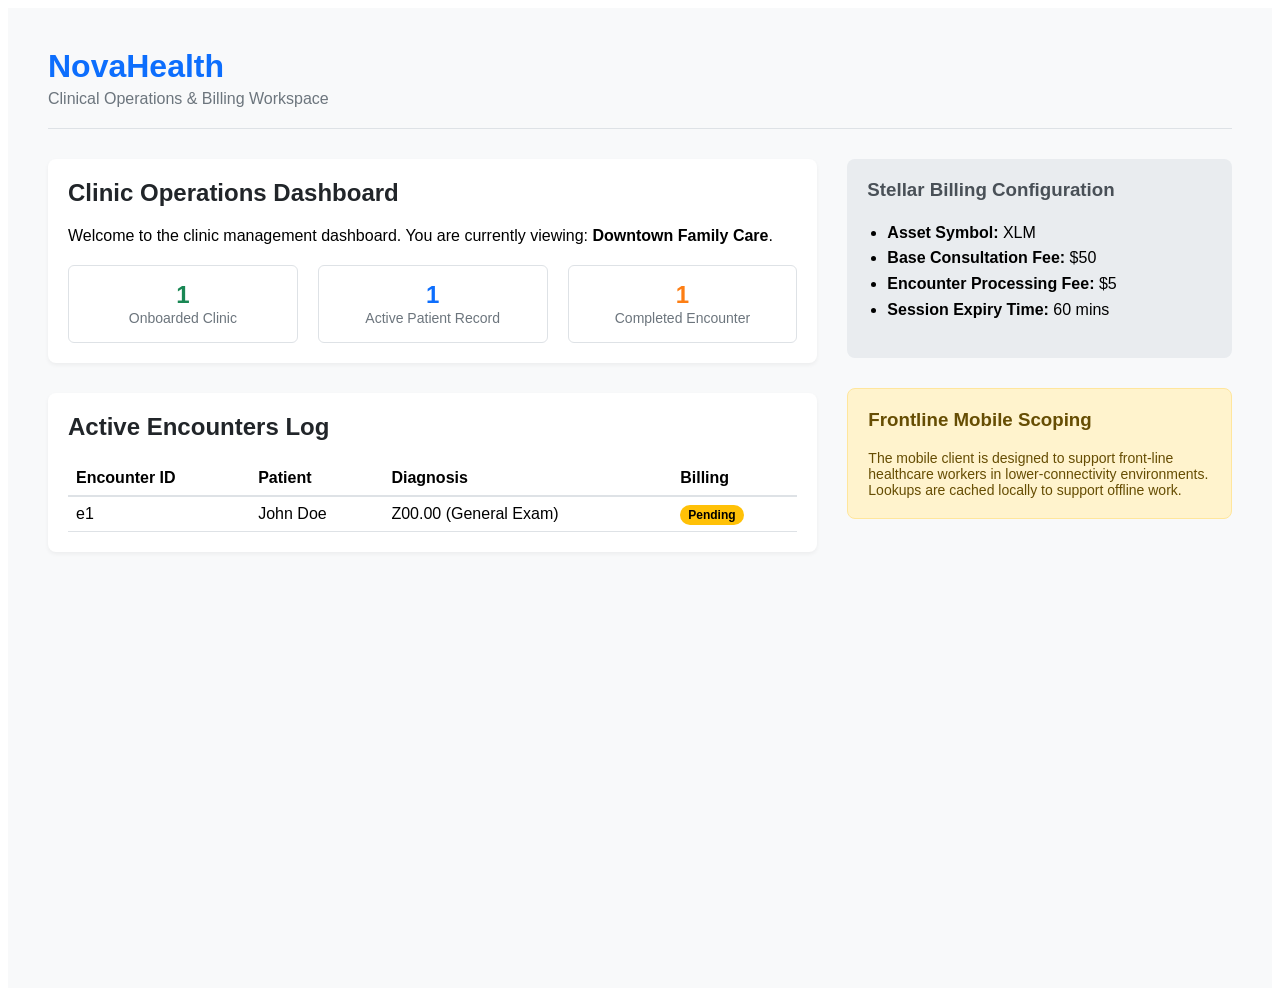
==== index.html @ 73e8d0cb "deploy: 35e1b9fdc1e57badf966c36607a4c0b56998da6b" ====
<!DOCTYPE html><html lang="en"><head><meta charSet="utf-8"/><meta name="viewport" content="width=device-width, initial-scale=1"/><link rel="preload" as="script" fetchPriority="low" href="/_next/static/chunks/webpack-100b9e646d9c912e.js"/><script src="/_next/static/chunks/1dd3208c-82be33c4361f6614.js" async=""></script><script src="/_next/static/chunks/528-1c8b5b004507f46d.js" async=""></script><script src="/_next/static/chunks/main-app-9c3ae48feddb947c.js" async=""></script><title>NovaHealth Admin Portal</title><meta name="description" content="Unified Clinical Operations Platform"/><script src="/_next/static/chunks/polyfills-42372ed130431b0a.js" noModule=""></script></head><body><div style="font-family:sans-serif;padding:40px;background-color:#f8f9fa;min-height:100vh"><header style="border-bottom:1px solid #dee2e6;padding-bottom:20px;margin-bottom:30px"><h1 style="color:#0d6efd;margin:0">NovaHealth</h1><p style="color:#6c757d;margin:5px 0 0 0">Clinical Operations &amp; Billing Workspace</p></header><main style="display:grid;grid-template-columns:2fr 1fr;gap:30px"><div><section style="background-color:#ffffff;padding:20px;border-radius:8px;box-shadow:0 2px 4px rgba(0,0,0,0.05);margin-bottom:30px"><h2 style="color:#212529;margin-top:0">Clinic Operations Dashboard</h2><p>Welcome to the clinic management dashboard. You are currently viewing: <strong>Downtown Family Care</strong>.</p><div style="display:flex;gap:20px;margin-top:20px"><div style="flex:1;border:1px solid #dee2e6;padding:15px;border-radius:6px;text-align:center"><span style="font-size:24px;font-weight:bold;display:block;color:#198754">1</span><span style="color:#6c757d;font-size:14px">Onboarded Clinic</span></div><div style="flex:1;border:1px solid #dee2e6;padding:15px;border-radius:6px;text-align:center"><span style="font-size:24px;font-weight:bold;display:block;color:#0d6efd">1</span><span style="color:#6c757d;font-size:14px">Active Patient Record</span></div><div style="flex:1;border:1px solid #dee2e6;padding:15px;border-radius:6px;text-align:center"><span style="font-size:24px;font-weight:bold;display:block;color:#fd7e14">1</span><span style="color:#6c757d;font-size:14px">Completed Encounter</span></div></div></section><section style="background-color:#ffffff;padding:20px;border-radius:8px;box-shadow:0 2px 4px rgba(0,0,0,0.05)"><h2 style="color:#212529;margin-top:0">Active Encounters Log</h2><table style="width:100%;border-collapse:collapse;margin-top:15px"><thead><tr style="border-bottom:2px solid #dee2e6;text-align:left"><th style="padding:8px">Encounter ID</th><th style="padding:8px">Patient</th><th style="padding:8px">Diagnosis</th><th style="padding:8px">Billing</th></tr></thead><tbody><tr style="border-bottom:1px solid #dee2e6"><td style="padding:8px">e1</td><td style="padding:8px">John Doe</td><td style="padding:8px">Z00.00 (General Exam)</td><td style="padding:8px"><span style="background-color:#ffc107;padding:3px 8px;border-radius:12px;font-size:12px;font-weight:bold">Pending</span></td></tr></tbody></table></section></div><aside><div style="background-color:#e9ecef;padding:20px;border-radius:8px;margin-bottom:30px"><h3 style="margin-top:0;color:#495057">Stellar Billing Configuration</h3><ul style="padding-left:20px;line-height:1.6"><li><strong>Asset Symbol:</strong> <!-- -->XLM</li><li><strong>Base Consultation Fee:</strong> $<!-- -->50</li><li><strong>Encounter Processing Fee:</strong> $<!-- -->5</li><li><strong>Session Expiry Time:</strong> <!-- -->60<!-- --> mins</li></ul></div><div style="background-color:#fff3cd;border:1px solid #ffe69c;padding:20px;border-radius:8px;color:#664d03"><h3 style="margin-top:0">Frontline Mobile Scoping</h3><p style="margin:0;font-size:14px">The mobile client is designed to support front-line healthcare workers in lower-connectivity environments. Lookups are cached locally to support offline work.</p></div></aside></main></div><script src="/_next/static/chunks/webpack-100b9e646d9c912e.js" async=""></script><script>(self.__next_f=self.__next_f||[]).push([0]);self.__next_f.push([2,null])</script><script>self.__next_f.push([1,"1:I[1815,[],\"\"]\n3:I[5092,[],\"\"]\n4:I[2023,[],\"\"]\n6:I[1584,[],\"\"]\n7:[]\n"])</script><script>self.__next_f.push([1,"0:[\"$\",\"$L1\",null,{\"buildId\":\"KZZ2K6KCYVQ75NcT-oIx7\",\"assetPrefix\":\"\",\"urlParts\":[\"\",\"\"],\"initialTree\":[\"\",{\"children\":[\"__PAGE__\",{}]},\"$undefined\",\"$undefined\",true],\"initialSeedData\":[\"\",{\"children\":[\"__PAGE__\",{},[[\"$L2\",[\"$\",\"div\",null,{\"style\":{\"fontFamily\":\"sans-serif\",\"padding\":\"40px\",\"backgroundColor\":\"#f8f9fa\",\"minHeight\":\"100vh\"},\"children\":[[\"$\",\"header\",null,{\"style\":{\"borderBottom\":\"1px solid #dee2e6\",\"paddingBottom\":\"20px\",\"marginBottom\":\"30px\"},\"children\":[[\"$\",\"h1\",null,{\"style\":{\"color\":\"#0d6efd\",\"margin\":\"0\"},\"children\":\"NovaHealth\"}],[\"$\",\"p\",null,{\"style\":{\"color\":\"#6c757d\",\"margin\":\"5px 0 0 0\"},\"children\":\"Clinical Operations \u0026 Billing Workspace\"}]]}],[\"$\",\"main\",null,{\"style\":{\"display\":\"grid\",\"gridTemplateColumns\":\"2fr 1fr\",\"gap\":\"30px\"},\"children\":[[\"$\",\"div\",null,{\"children\":[[\"$\",\"section\",null,{\"style\":{\"backgroundColor\":\"#ffffff\",\"padding\":\"20px\",\"borderRadius\":\"8px\",\"boxShadow\":\"0 2px 4px rgba(0,0,0,0.05)\",\"marginBottom\":\"30px\"},\"children\":[[\"$\",\"h2\",null,{\"style\":{\"color\":\"#212529\",\"marginTop\":\"0\"},\"children\":\"Clinic Operations Dashboard\"}],[\"$\",\"p\",null,{\"children\":[\"Welcome to the clinic management dashboard. You are currently viewing: \",[\"$\",\"strong\",null,{\"children\":\"Downtown Family Care\"}],\".\"]}],[\"$\",\"div\",null,{\"style\":{\"display\":\"flex\",\"gap\":\"20px\",\"marginTop\":\"20px\"},\"children\":[[\"$\",\"div\",null,{\"style\":{\"flex\":\"1\",\"border\":\"1px solid #dee2e6\",\"padding\":\"15px\",\"borderRadius\":\"6px\",\"textAlign\":\"center\"},\"children\":[[\"$\",\"span\",null,{\"style\":{\"fontSize\":\"24px\",\"fontWeight\":\"bold\",\"display\":\"block\",\"color\":\"#198754\"},\"children\":\"1\"}],[\"$\",\"span\",null,{\"style\":{\"color\":\"#6c757d\",\"fontSize\":\"14px\"},\"children\":\"Onboarded Clinic\"}]]}],[\"$\",\"div\",null,{\"style\":{\"flex\":\"1\",\"border\":\"1px solid #dee2e6\",\"padding\":\"15px\",\"borderRadius\":\"6px\",\"textAlign\":\"center\"},\"children\":[[\"$\",\"span\",null,{\"style\":{\"fontSize\":\"24px\",\"fontWeight\":\"bold\",\"display\":\"block\",\"color\":\"#0d6efd\"},\"children\":\"1\"}],[\"$\",\"span\",null,{\"style\":{\"color\":\"#6c757d\",\"fontSize\":\"14px\"},\"children\":\"Active Patient Record\"}]]}],[\"$\",\"div\",null,{\"style\":{\"flex\":\"1\",\"border\":\"1px solid #dee2e6\",\"padding\":\"15px\",\"borderRadius\":\"6px\",\"textAlign\":\"center\"},\"children\":[[\"$\",\"span\",null,{\"style\":{\"fontSize\":\"24px\",\"fontWeight\":\"bold\",\"display\":\"block\",\"color\":\"#fd7e14\"},\"children\":\"1\"}],[\"$\",\"span\",null,{\"style\":{\"color\":\"#6c757d\",\"fontSize\":\"14px\"},\"children\":\"Completed Encounter\"}]]}]]}]]}],[\"$\",\"section\",null,{\"style\":{\"backgroundColor\":\"#ffffff\",\"padding\":\"20px\",\"borderRadius\":\"8px\",\"boxShadow\":\"0 2px 4px rgba(0,0,0,0.05)\"},\"children\":[[\"$\",\"h2\",null,{\"style\":{\"color\":\"#212529\",\"marginTop\":\"0\"},\"children\":\"Active Encounters Log\"}],[\"$\",\"table\",null,{\"style\":{\"width\":\"100%\",\"borderCollapse\":\"collapse\",\"marginTop\":\"15px\"},\"children\":[[\"$\",\"thead\",null,{\"children\":[\"$\",\"tr\",null,{\"style\":{\"borderBottom\":\"2px solid #dee2e6\",\"textAlign\":\"left\"},\"children\":[[\"$\",\"th\",null,{\"style\":{\"padding\":\"8px\"},\"children\":\"Encounter ID\"}],[\"$\",\"th\",null,{\"style\":{\"padding\":\"8px\"},\"children\":\"Patient\"}],[\"$\",\"th\",null,{\"style\":{\"padding\":\"8px\"},\"children\":\"Diagnosis\"}],[\"$\",\"th\",null,{\"style\":{\"padding\":\"8px\"},\"children\":\"Billing\"}]]}]}],[\"$\",\"tbody\",null,{\"children\":[\"$\",\"tr\",null,{\"style\":{\"borderBottom\":\"1px solid #dee2e6\"},\"children\":[[\"$\",\"td\",null,{\"style\":{\"padding\":\"8px\"},\"children\":\"e1\"}],[\"$\",\"td\",null,{\"style\":{\"padding\":\"8px\"},\"children\":\"John Doe\"}],[\"$\",\"td\",null,{\"style\":{\"padding\":\"8px\"},\"children\":\"Z00.00 (General Exam)\"}],[\"$\",\"td\",null,{\"style\":{\"padding\":\"8px\"},\"children\":[\"$\",\"span\",null,{\"style\":{\"backgroundColor\":\"#ffc107\",\"padding\":\"3px 8px\",\"borderRadius\":\"12px\",\"fontSize\":\"12px\",\"fontWeight\":\"bold\"},\"children\":\"Pending\"}]}]]}]}]]}]]}]]}],[\"$\",\"aside\",null,{\"children\":[[\"$\",\"div\",null,{\"style\":{\"backgroundColor\":\"#e9ecef\",\"padding\":\"20px\",\"borderRadius\":\"8px\",\"marginBottom\":\"30px\"},\"children\":[[\"$\",\"h3\",null,{\"style\":{\"marginTop\":\"0\",\"color\":\"#495057\"},\"children\":\"Stellar Billing Configuration\"}],[\"$\",\"ul\",null,{\"style\":{\"paddingLeft\":\"20px\",\"lineHeight\":\"1.6\"},\"children\":[[\"$\",\"li\",null,{\"children\":[[\"$\",\"strong\",null,{\"children\":\"Asset Symbol:\"}],\" \",\"XLM\"]}],[\"$\",\"li\",null,{\"children\":[[\"$\",\"strong\",null,{\"children\":\"Base Consultation Fee:\"}],\" $\",50]}],[\"$\",\"li\",null,{\"children\":[[\"$\",\"strong\",null,{\"children\":\"Encounter Processing Fee:\"}],\" $\",5]}],[\"$\",\"li\",null,{\"children\":[[\"$\",\"strong\",null,{\"children\":\"Session Expiry Time:\"}],\" \",60,\" mins\"]}]]}]]}],[\"$\",\"div\",null,{\"style\":{\"backgroundColor\":\"#fff3cd\",\"border\":\"1px solid #ffe69c\",\"padding\":\"20px\",\"borderRadius\":\"8px\",\"color\":\"#664d03\"},\"children\":[[\"$\",\"h3\",null,{\"style\":{\"marginTop\":\"0\"},\"children\":\"Frontline Mobile Scoping\"}],[\"$\",\"p\",null,{\"style\":{\"margin\":\"0\",\"fontSize\":\"14px\"},\"children\":\"The mobile client is designed to support front-line healthcare workers in lower-connectivity environments. Lookups are cached locally to support offline work.\"}]]}]]}]]}]]}],null],null],null]},[[null,[\"$\",\"html\",null,{\"lang\":\"en\",\"children\":[\"$\",\"body\",null,{\"children\":[\"$\",\"$L3\",null,{\"parallelRouterKey\":\"children\",\"segmentPath\":[\"children\"],\"error\":\"$undefined\",\"errorStyles\":\"$undefined\",\"errorScripts\":\"$undefined\",\"template\":[\"$\",\"$L4\",null,{}],\"templateStyles\":\"$undefined\",\"templateScripts\":\"$undefined\",\"notFound\":[[\"$\",\"title\",null,{\"children\":\"404: This page could not be found.\"}],[\"$\",\"div\",null,{\"style\":{\"fontFamily\":\"system-ui,\\\"Segoe UI\\\",Roboto,Helvetica,Arial,sans-serif,\\\"Apple Color Emoji\\\",\\\"Segoe UI Emoji\\\"\",\"height\":\"100vh\",\"textAlign\":\"center\",\"display\":\"flex\",\"flexDirection\":\"column\",\"alignItems\":\"center\",\"justifyContent\":\"center\"},\"children\":[\"$\",\"div\",null,{\"children\":[[\"$\",\"style\",null,{\"dangerouslySetInnerHTML\":{\"__html\":\"body{color:#000;background:#fff;margin:0}.next-error-h1{border-right:1px solid rgba(0,0,0,.3)}@media (prefers-color-scheme:dark){body{color:#fff;background:#000}.next-error-h1{border-right:1px solid rgba(255,255,255,.3)}}\"}}],[\"$\",\"h1\",null,{\"className\":\"next-error-h1\",\"style\":{\"display\":\"inline-block\",\"margin\":\"0 20px 0 0\",\"padding\":\"0 23px 0 0\",\"fontSize\":24,\"fontWeight\":500,\"verticalAlign\":\"top\",\"lineHeight\":\"49px\"},\"children\":\"404\"}],[\"$\",\"div\",null,{\"style\":{\"display\":\"inline-block\"},\"children\":[\"$\",\"h2\",null,{\"style\":{\"fontSize\":14,\"fontWeight\":400,\"lineHeight\":\"49px\",\"margin\":0},\"children\":\"This page could not be found.\"}]}]]}]}]],\"notFoundStyles\":[]}]}]}]],null],null],\"couldBeIntercepted\":false,\"initialHead\":[null,\"$L5\"],\"globalErrorComponent\":\"$6\",\"missingSlots\":\"$W7\"}]\n"])</script><script>self.__next_f.push([1,"5:[[\"$\",\"meta\",\"0\",{\"name\":\"viewport\",\"content\":\"width=device-width, initial-scale=1\"}],[\"$\",\"meta\",\"1\",{\"charSet\":\"utf-8\"}],[\"$\",\"title\",\"2\",{\"children\":\"NovaHealth Admin Portal\"}],[\"$\",\"meta\",\"3\",{\"name\":\"description\",\"content\":\"Unified Clinical Operations Platform\"}]]\n2:null\n"])</script></body></html>
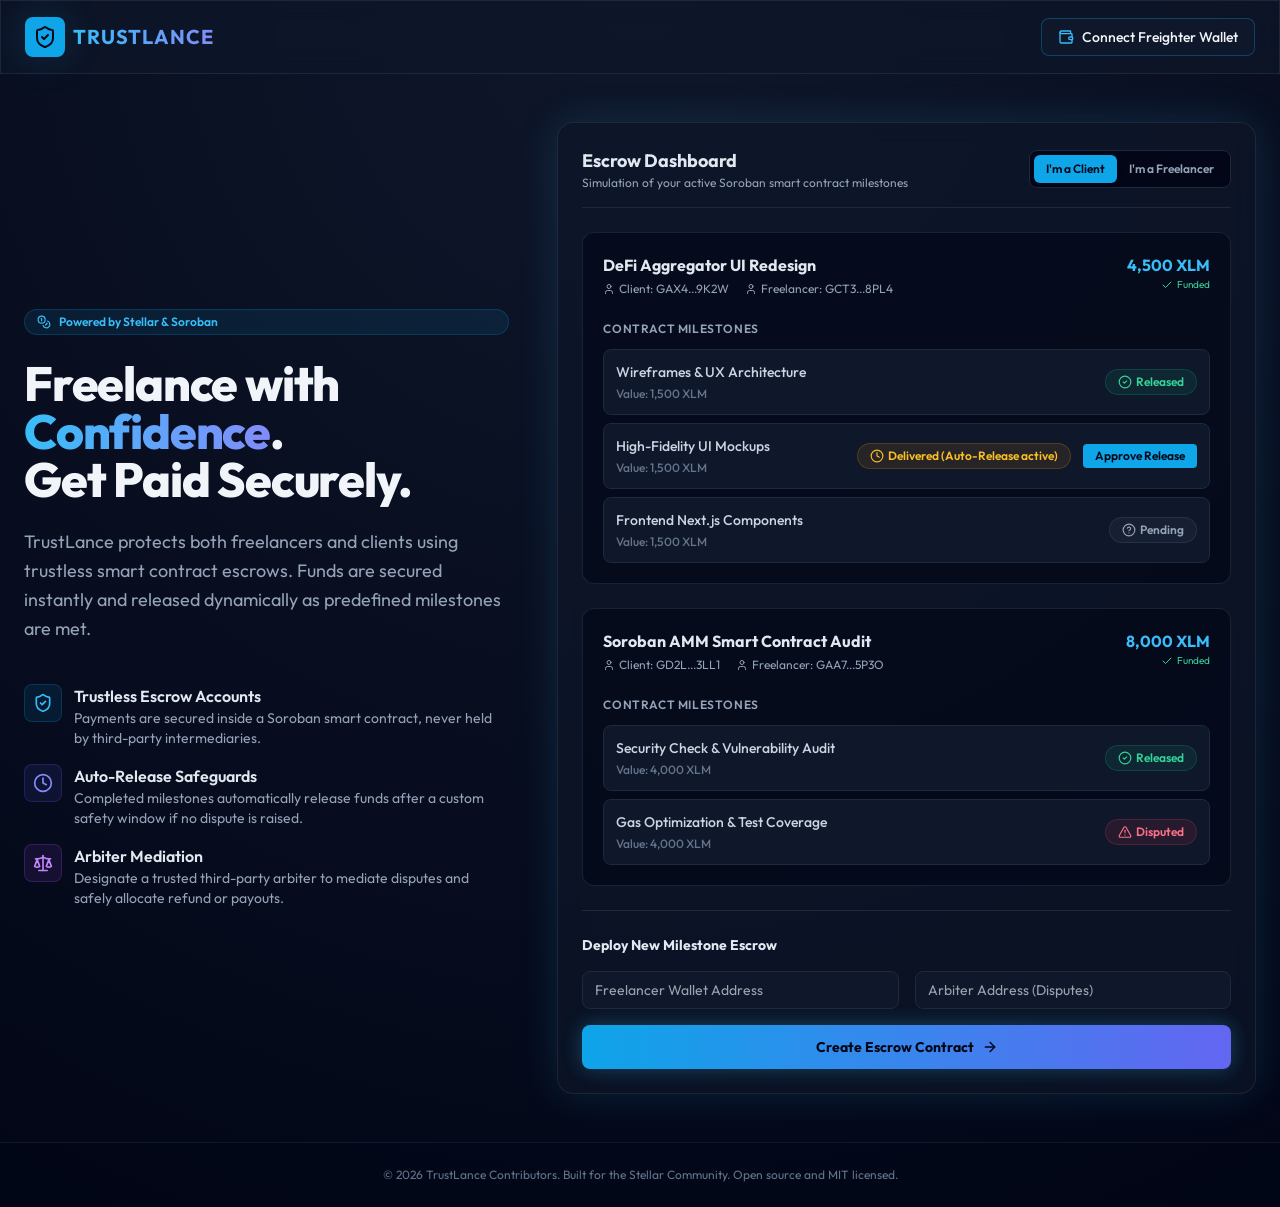
==== commit 783032f4: "deploy: 2ec142d683aea2439b706b2dfaea3d70e6182d7a" ====
--- a/index.html
+++ b/index.html
@@ -1 +1 @@
-<!DOCTYPE html><html lang="en"><head><meta charSet="utf-8"/><meta name="viewport" content="width=device-width, initial-scale=1"/><link rel="preload" as="script" fetchPriority="low" href="/_next/static/chunks/webpack-100b9e646d9c912e.js"/><script src="/_next/static/chunks/1dd3208c-82be33c4361f6614.js" async=""></script><script src="/_next/static/chunks/528-1c8b5b004507f46d.js" async=""></script><script src="/_next/static/chunks/main-app-9c3ae48feddb947c.js" async=""></script><title>NovaHealth Admin Portal</title><meta name="description" content="Unified Clinical Operations Platform"/><script src="/_next/static/chunks/polyfills-42372ed130431b0a.js" noModule=""></script></head><body><div style="font-family:sans-serif;padding:40px;background-color:#f8f9fa;min-height:100vh"><header style="border-bottom:1px solid #dee2e6;padding-bottom:20px;margin-bottom:30px"><h1 style="color:#0d6efd;margin:0">NovaHealth</h1><p style="color:#6c757d;margin:5px 0 0 0">Clinical Operations &amp; Billing Workspace</p></header><main style="display:grid;grid-template-columns:2fr 1fr;gap:30px"><div><section style="background-color:#ffffff;padding:20px;border-radius:8px;box-shadow:0 2px 4px rgba(0,0,0,0.05);margin-bottom:30px"><h2 style="color:#212529;margin-top:0">Clinic Operations Dashboard</h2><p>Welcome to the clinic management dashboard. You are currently viewing: <strong>Downtown Family Care</strong>.</p><div style="display:flex;gap:20px;margin-top:20px"><div style="flex:1;border:1px solid #dee2e6;padding:15px;border-radius:6px;text-align:center"><span style="font-size:24px;font-weight:bold;display:block;color:#198754">1</span><span style="color:#6c757d;font-size:14px">Onboarded Clinic</span></div><div style="flex:1;border:1px solid #dee2e6;padding:15px;border-radius:6px;text-align:center"><span style="font-size:24px;font-weight:bold;display:block;color:#0d6efd">1</span><span style="color:#6c757d;font-size:14px">Active Patient Record</span></div><div style="flex:1;border:1px solid #dee2e6;padding:15px;border-radius:6px;text-align:center"><span style="font-size:24px;font-weight:bold;display:block;color:#fd7e14">1</span><span style="color:#6c757d;font-size:14px">Completed Encounter</span></div></div></section><section style="background-color:#ffffff;padding:20px;border-radius:8px;box-shadow:0 2px 4px rgba(0,0,0,0.05)"><h2 style="color:#212529;margin-top:0">Active Encounters Log</h2><table style="width:100%;border-collapse:collapse;margin-top:15px"><thead><tr style="border-bottom:2px solid #dee2e6;text-align:left"><th style="padding:8px">Encounter ID</th><th style="padding:8px">Patient</th><th style="padding:8px">Diagnosis</th><th style="padding:8px">Billing</th></tr></thead><tbody><tr style="border-bottom:1px solid #dee2e6"><td style="padding:8px">e1</td><td style="padding:8px">John Doe</td><td style="padding:8px">Z00.00 (General Exam)</td><td style="padding:8px"><span style="background-color:#ffc107;padding:3px 8px;border-radius:12px;font-size:12px;font-weight:bold">Pending</span></td></tr></tbody></table></section></div><aside><div style="background-color:#e9ecef;padding:20px;border-radius:8px;margin-bottom:30px"><h3 style="margin-top:0;color:#495057">Stellar Billing Configuration</h3><ul style="padding-left:20px;line-height:1.6"><li><strong>Asset Symbol:</strong> <!-- -->XLM</li><li><strong>Base Consultation Fee:</strong> $<!-- -->50</li><li><strong>Encounter Processing Fee:</strong> $<!-- -->5</li><li><strong>Session Expiry Time:</strong> <!-- -->60<!-- --> mins</li></ul></div><div style="background-color:#fff3cd;border:1px solid #ffe69c;padding:20px;border-radius:8px;color:#664d03"><h3 style="margin-top:0">Frontline Mobile Scoping</h3><p style="margin:0;font-size:14px">The mobile client is designed to support front-line healthcare workers in lower-connectivity environments. Lookups are cached locally to support offline work.</p></div></aside></main></div><script src="/_next/static/chunks/webpack-100b9e646d9c912e.js" async=""></script><script>(self.__next_f=self.__next_f||[]).push([0]);self.__next_f.push([2,null])</script><script>self.__next_f.push([1,"1:I[1815,[],\"\"]\n3:I[5092,[],\"\"]\n4:I[2023,[],\"\"]\n6:I[1584,[],\"\"]\n7:[]\n"])</script><script>self.__next_f.push([1,"0:[\"$\",\"$L1\",null,{\"buildId\":\"KZZ2K6KCYVQ75NcT-oIx7\",\"assetPrefix\":\"\",\"urlParts\":[\"\",\"\"],\"initialTree\":[\"\",{\"children\":[\"__PAGE__\",{}]},\"$undefined\",\"$undefined\",true],\"initialSeedData\":[\"\",{\"children\":[\"__PAGE__\",{},[[\"$L2\",[\"$\",\"div\",null,{\"style\":{\"fontFamily\":\"sans-serif\",\"padding\":\"40px\",\"backgroundColor\":\"#f8f9fa\",\"minHeight\":\"100vh\"},\"children\":[[\"$\",\"header\",null,{\"style\":{\"borderBottom\":\"1px solid #dee2e6\",\"paddingBottom\":\"20px\",\"marginBottom\":\"30px\"},\"children\":[[\"$\",\"h1\",null,{\"style\":{\"color\":\"#0d6efd\",\"margin\":\"0\"},\"children\":\"NovaHealth\"}],[\"$\",\"p\",null,{\"style\":{\"color\":\"#6c757d\",\"margin\":\"5px 0 0 0\"},\"children\":\"Clinical Operations \u0026 Billing Workspace\"}]]}],[\"$\",\"main\",null,{\"style\":{\"display\":\"grid\",\"gridTemplateColumns\":\"2fr 1fr\",\"gap\":\"30px\"},\"children\":[[\"$\",\"div\",null,{\"children\":[[\"$\",\"section\",null,{\"style\":{\"backgroundColor\":\"#ffffff\",\"padding\":\"20px\",\"borderRadius\":\"8px\",\"boxShadow\":\"0 2px 4px rgba(0,0,0,0.05)\",\"marginBottom\":\"30px\"},\"children\":[[\"$\",\"h2\",null,{\"style\":{\"color\":\"#212529\",\"marginTop\":\"0\"},\"children\":\"Clinic Operations Dashboard\"}],[\"$\",\"p\",null,{\"children\":[\"Welcome to the clinic management dashboard. You are currently viewing: \",[\"$\",\"strong\",null,{\"children\":\"Downtown Family Care\"}],\".\"]}],[\"$\",\"div\",null,{\"style\":{\"display\":\"flex\",\"gap\":\"20px\",\"marginTop\":\"20px\"},\"children\":[[\"$\",\"div\",null,{\"style\":{\"flex\":\"1\",\"border\":\"1px solid #dee2e6\",\"padding\":\"15px\",\"borderRadius\":\"6px\",\"textAlign\":\"center\"},\"children\":[[\"$\",\"span\",null,{\"style\":{\"fontSize\":\"24px\",\"fontWeight\":\"bold\",\"display\":\"block\",\"color\":\"#198754\"},\"children\":\"1\"}],[\"$\",\"span\",null,{\"style\":{\"color\":\"#6c757d\",\"fontSize\":\"14px\"},\"children\":\"Onboarded Clinic\"}]]}],[\"$\",\"div\",null,{\"style\":{\"flex\":\"1\",\"border\":\"1px solid #dee2e6\",\"padding\":\"15px\",\"borderRadius\":\"6px\",\"textAlign\":\"center\"},\"children\":[[\"$\",\"span\",null,{\"style\":{\"fontSize\":\"24px\",\"fontWeight\":\"bold\",\"display\":\"block\",\"color\":\"#0d6efd\"},\"children\":\"1\"}],[\"$\",\"span\",null,{\"style\":{\"color\":\"#6c757d\",\"fontSize\":\"14px\"},\"children\":\"Active Patient Record\"}]]}],[\"$\",\"div\",null,{\"style\":{\"flex\":\"1\",\"border\":\"1px solid #dee2e6\",\"padding\":\"15px\",\"borderRadius\":\"6px\",\"textAlign\":\"center\"},\"children\":[[\"$\",\"span\",null,{\"style\":{\"fontSize\":\"24px\",\"fontWeight\":\"bold\",\"display\":\"block\",\"color\":\"#fd7e14\"},\"children\":\"1\"}],[\"$\",\"span\",null,{\"style\":{\"color\":\"#6c757d\",\"fontSize\":\"14px\"},\"children\":\"Completed Encounter\"}]]}]]}]]}],[\"$\",\"section\",null,{\"style\":{\"backgroundColor\":\"#ffffff\",\"padding\":\"20px\",\"borderRadius\":\"8px\",\"boxShadow\":\"0 2px 4px rgba(0,0,0,0.05)\"},\"children\":[[\"$\",\"h2\",null,{\"style\":{\"color\":\"#212529\",\"marginTop\":\"0\"},\"children\":\"Active Encounters Log\"}],[\"$\",\"table\",null,{\"style\":{\"width\":\"100%\",\"borderCollapse\":\"collapse\",\"marginTop\":\"15px\"},\"children\":[[\"$\",\"thead\",null,{\"children\":[\"$\",\"tr\",null,{\"style\":{\"borderBottom\":\"2px solid #dee2e6\",\"textAlign\":\"left\"},\"children\":[[\"$\",\"th\",null,{\"style\":{\"padding\":\"8px\"},\"children\":\"Encounter ID\"}],[\"$\",\"th\",null,{\"style\":{\"padding\":\"8px\"},\"children\":\"Patient\"}],[\"$\",\"th\",null,{\"style\":{\"padding\":\"8px\"},\"children\":\"Diagnosis\"}],[\"$\",\"th\",null,{\"style\":{\"padding\":\"8px\"},\"children\":\"Billing\"}]]}]}],[\"$\",\"tbody\",null,{\"children\":[\"$\",\"tr\",null,{\"style\":{\"borderBottom\":\"1px solid #dee2e6\"},\"children\":[[\"$\",\"td\",null,{\"style\":{\"padding\":\"8px\"},\"children\":\"e1\"}],[\"$\",\"td\",null,{\"style\":{\"padding\":\"8px\"},\"children\":\"John Doe\"}],[\"$\",\"td\",null,{\"style\":{\"padding\":\"8px\"},\"children\":\"Z00.00 (General Exam)\"}],[\"$\",\"td\",null,{\"style\":{\"padding\":\"8px\"},\"children\":[\"$\",\"span\",null,{\"style\":{\"backgroundColor\":\"#ffc107\",\"padding\":\"3px 8px\",\"borderRadius\":\"12px\",\"fontSize\":\"12px\",\"fontWeight\":\"bold\"},\"children\":\"Pending\"}]}]]}]}]]}]]}]]}],[\"$\",\"aside\",null,{\"children\":[[\"$\",\"div\",null,{\"style\":{\"backgroundColor\":\"#e9ecef\",\"padding\":\"20px\",\"borderRadius\":\"8px\",\"marginBottom\":\"30px\"},\"children\":[[\"$\",\"h3\",null,{\"style\":{\"marginTop\":\"0\",\"color\":\"#495057\"},\"children\":\"Stellar Billing Configuration\"}],[\"$\",\"ul\",null,{\"style\":{\"paddingLeft\":\"20px\",\"lineHeight\":\"1.6\"},\"children\":[[\"$\",\"li\",null,{\"children\":[[\"$\",\"strong\",null,{\"children\":\"Asset Symbol:\"}],\" \",\"XLM\"]}],[\"$\",\"li\",null,{\"children\":[[\"$\",\"strong\",null,{\"children\":\"Base Consultation Fee:\"}],\" $\",50]}],[\"$\",\"li\",null,{\"children\":[[\"$\",\"strong\",null,{\"children\":\"Encounter Processing Fee:\"}],\" $\",5]}],[\"$\",\"li\",null,{\"children\":[[\"$\",\"strong\",null,{\"children\":\"Session Expiry Time:\"}],\" \",60,\" mins\"]}]]}]]}],[\"$\",\"div\",null,{\"style\":{\"backgroundColor\":\"#fff3cd\",\"border\":\"1px solid #ffe69c\",\"padding\":\"20px\",\"borderRadius\":\"8px\",\"color\":\"#664d03\"},\"children\":[[\"$\",\"h3\",null,{\"style\":{\"marginTop\":\"0\"},\"children\":\"Frontline Mobile Scoping\"}],[\"$\",\"p\",null,{\"style\":{\"margin\":\"0\",\"fontSize\":\"14px\"},\"children\":\"The mobile client is designed to support front-line healthcare workers in lower-connectivity environments. Lookups are cached locally to support offline work.\"}]]}]]}]]}]]}],null],null],null]},[[null,[\"$\",\"html\",null,{\"lang\":\"en\",\"children\":[\"$\",\"body\",null,{\"children\":[\"$\",\"$L3\",null,{\"parallelRouterKey\":\"children\",\"segmentPath\":[\"children\"],\"error\":\"$undefined\",\"errorStyles\":\"$undefined\",\"errorScripts\":\"$undefined\",\"template\":[\"$\",\"$L4\",null,{}],\"templateStyles\":\"$undefined\",\"templateScripts\":\"$undefined\",\"notFound\":[[\"$\",\"title\",null,{\"children\":\"404: This page could not be found.\"}],[\"$\",\"div\",null,{\"style\":{\"fontFamily\":\"system-ui,\\\"Segoe UI\\\",Roboto,Helvetica,Arial,sans-serif,\\\"Apple Color Emoji\\\",\\\"Segoe UI Emoji\\\"\",\"height\":\"100vh\",\"textAlign\":\"center\",\"display\":\"flex\",\"flexDirection\":\"column\",\"alignItems\":\"center\",\"justifyContent\":\"center\"},\"children\":[\"$\",\"div\",null,{\"children\":[[\"$\",\"style\",null,{\"dangerouslySetInnerHTML\":{\"__html\":\"body{color:#000;background:#fff;margin:0}.next-error-h1{border-right:1px solid rgba(0,0,0,.3)}@media (prefers-color-scheme:dark){body{color:#fff;background:#000}.next-error-h1{border-right:1px solid rgba(255,255,255,.3)}}\"}}],[\"$\",\"h1\",null,{\"className\":\"next-error-h1\",\"style\":{\"display\":\"inline-block\",\"margin\":\"0 20px 0 0\",\"padding\":\"0 23px 0 0\",\"fontSize\":24,\"fontWeight\":500,\"verticalAlign\":\"top\",\"lineHeight\":\"49px\"},\"children\":\"404\"}],[\"$\",\"div\",null,{\"style\":{\"display\":\"inline-block\"},\"children\":[\"$\",\"h2\",null,{\"style\":{\"fontSize\":14,\"fontWeight\":400,\"lineHeight\":\"49px\",\"margin\":0},\"children\":\"This page could not be found.\"}]}]]}]}]],\"notFoundStyles\":[]}]}]}]],null],null],\"couldBeIntercepted\":false,\"initialHead\":[null,\"$L5\"],\"globalErrorComponent\":\"$6\",\"missingSlots\":\"$W7\"}]\n"])</script><script>self.__next_f.push([1,"5:[[\"$\",\"meta\",\"0\",{\"name\":\"viewport\",\"content\":\"width=device-width, initial-scale=1\"}],[\"$\",\"meta\",\"1\",{\"charSet\":\"utf-8\"}],[\"$\",\"title\",\"2\",{\"children\":\"NovaHealth Admin Portal\"}],[\"$\",\"meta\",\"3\",{\"name\":\"description\",\"content\":\"Unified Clinical Operations Platform\"}]]\n2:null\n"])</script></body></html>+<!DOCTYPE html><!--uKS9uES5jHhWXb09v0WkK--><html lang="en"><head><meta charSet="utf-8"/><meta name="viewport" content="width=device-width, initial-scale=1"/><link rel="stylesheet" href="/_next/static/css/d0ac178d33e0825b.css" data-precedence="next"/><link rel="preload" as="script" fetchPriority="low" href="/_next/static/chunks/webpack-33b6f6b6ce4e15f2.js"/><script src="/_next/static/chunks/4bd1b696-c023c6e3521b1417.js" async=""></script><script src="/_next/static/chunks/255-3a91f01e1c0f613e.js" async=""></script><script src="/_next/static/chunks/main-app-466cb0d42083c8fa.js" async=""></script><script src="/_next/static/chunks/app/page-1635aeb6a97f4439.js" async=""></script><link rel="preconnect" href="https://fonts.googleapis.com"/><link rel="preconnect" href="https://fonts.gstatic.com" crossorigin="anonymous"/><title>TrustLance | Web3 Freelancing &amp; Trustless Escrow Platform</title><meta name="description" content="Secure, milestone-based freelance contracts powered by the Stellar blockchain and Soroban smart contracts."/><link href="https://fonts.googleapis.com/css2?family=Outfit:wght@300;400;500;600;700;800&amp;display=swap" rel="stylesheet"/><script src="/_next/static/chunks/polyfills-42372ed130431b0a.js" noModule=""></script></head><body style="font-family:&#x27;Outfit&#x27;, sans-serif"><div hidden=""><!--$--><!--/$--></div><div class="min-height-screen text-slate-100 flex flex-col justify-between"><header class="glass sticky top-0 z-50 px-6 py-4 flex items-center justify-between"><div class="flex items-center gap-2"><div class="bg-sky-500 p-2 rounded-lg glow"><svg xmlns="http://www.w3.org/2000/svg" width="24" height="24" viewBox="0 0 24 24" fill="none" stroke="currentColor" stroke-width="2" stroke-linecap="round" stroke-linejoin="round" class="lucide lucide-shield-check w-6 h-6 text-slate-950 font-bold"><path d="M20 13c0 5-3.5 7.5-7.66 8.95a1 1 0 0 1-.67-.01C7.5 20.5 4 18 4 13V6a1 1 0 0 1 1-1c2 0 4.5-1.2 6.24-2.72a1.17 1.17 0 0 1 1.52 0C14.51 3.81 17 5 19 5a1 1 0 0 1 1 1z"></path><path d="m9 12 2 2 4-4"></path></svg></div><span class="text-xl font-bold tracking-wider bg-gradient-to-r from-sky-400 to-indigo-400 bg-clip-text text-transparent">TRUSTLANCE</span></div><button class="flex items-center gap-2 px-4 py-2 rounded-lg font-medium text-sm transition-all duration-300 bg-slate-900 border border-sky-500/30 hover:border-sky-400 hover:shadow-[0_0_15px_rgba(56,189,248,0.2)]"><svg xmlns="http://www.w3.org/2000/svg" width="24" height="24" viewBox="0 0 24 24" fill="none" stroke="currentColor" stroke-width="2" stroke-linecap="round" stroke-linejoin="round" class="lucide lucide-wallet w-4 h-4 text-sky-400"><path d="M19 7V4a1 1 0 0 0-1-1H5a2 2 0 0 0 0 4h15a1 1 0 0 1 1 1v4h-3a2 2 0 0 0 0 4h3a1 1 0 0 0 1-1v-2a1 1 0 0 0-1-1"></path><path d="M3 5v14a2 2 0 0 0 2 2h15a1 1 0 0 0 1-1v-4"></path></svg>Connect Freighter Wallet</button></header><main class="flex-1 max-w-7xl mx-auto px-6 py-12 w-full grid grid-cols-1 lg:grid-cols-12 gap-12"><section class="lg:col-span-5 flex flex-col justify-center space-y-6"><div class="inline-flex items-center gap-2 px-3 py-1 rounded-full bg-sky-500/10 text-sky-400 text-xs font-semibold border border-sky-500/20"><svg xmlns="http://www.w3.org/2000/svg" width="24" height="24" viewBox="0 0 24 24" fill="none" stroke="currentColor" stroke-width="2" stroke-linecap="round" stroke-linejoin="round" class="lucide lucide-coins w-3.5 h-3.5"><circle cx="8" cy="8" r="6"></circle><path d="M18.09 10.37A6 6 0 1 1 10.34 18"></path><path d="M7 6h1v4"></path><path d="m16.71 13.88.7.71-2.82 2.82"></path></svg> Powered by Stellar &amp; Soroban</div><h1 class="text-4xl md:text-5xl font-extrabold tracking-tight leading-tight">Freelance with<!-- --> <span class="bg-gradient-to-r from-sky-400 via-blue-400 to-indigo-400 bg-clip-text text-transparent">Confidence</span>.<br/> Get Paid Securely.</h1><p class="text-slate-400 text-lg leading-relaxed">TrustLance protects both freelancers and clients using trustless smart contract escrows. Funds are secured instantly and released dynamically as predefined milestones are met.</p><div class="space-y-4 pt-4"><div class="flex items-start gap-3"><div class="bg-sky-500/10 p-2 rounded-lg text-sky-400 border border-sky-500/20"><svg xmlns="http://www.w3.org/2000/svg" width="24" height="24" viewBox="0 0 24 24" fill="none" stroke="currentColor" stroke-width="2" stroke-linecap="round" stroke-linejoin="round" class="lucide lucide-shield-check w-5 h-5"><path d="M20 13c0 5-3.5 7.5-7.66 8.95a1 1 0 0 1-.67-.01C7.5 20.5 4 18 4 13V6a1 1 0 0 1 1-1c2 0 4.5-1.2 6.24-2.72a1.17 1.17 0 0 1 1.52 0C14.51 3.81 17 5 19 5a1 1 0 0 1 1 1z"></path><path d="m9 12 2 2 4-4"></path></svg></div><div><h3 class="font-semibold text-slate-200">Trustless Escrow Accounts</h3><p class="text-slate-400 text-sm">Payments are secured inside a Soroban smart contract, never held by third-party intermediaries.</p></div></div><div class="flex items-start gap-3"><div class="bg-indigo-500/10 p-2 rounded-lg text-indigo-400 border border-indigo-500/20"><svg xmlns="http://www.w3.org/2000/svg" width="24" height="24" viewBox="0 0 24 24" fill="none" stroke="currentColor" stroke-width="2" stroke-linecap="round" stroke-linejoin="round" class="lucide lucide-clock w-5 h-5"><circle cx="12" cy="12" r="10"></circle><polyline points="12 6 12 12 16 14"></polyline></svg></div><div><h3 class="font-semibold text-slate-200">Auto-Release Safeguards</h3><p class="text-slate-400 text-sm">Completed milestones automatically release funds after a custom safety window if no dispute is raised.</p></div></div><div class="flex items-start gap-3"><div class="bg-purple-500/10 p-2 rounded-lg text-purple-400 border border-purple-500/20"><svg xmlns="http://www.w3.org/2000/svg" width="24" height="24" viewBox="0 0 24 24" fill="none" stroke="currentColor" stroke-width="2" stroke-linecap="round" stroke-linejoin="round" class="lucide lucide-scale w-5 h-5"><path d="m16 16 3-8 3 8c-.87.65-1.92 1-3 1s-2.13-.35-3-1Z"></path><path d="m2 16 3-8 3 8c-.87.65-1.92 1-3 1s-2.13-.35-3-1Z"></path><path d="M7 21h10"></path><path d="M12 3v18"></path><path d="M3 7h2c2 0 5-1 7-2 2 1 5 2 7 2h2"></path></svg></div><div><h3 class="font-semibold text-slate-200">Arbiter Mediation</h3><p class="text-slate-400 text-sm">Designate a trusted third-party arbiter to mediate disputes and safely allocate refund or payouts.</p></div></div></div></section><section class="lg:col-span-7 space-y-6"><div class="glass rounded-2xl p-6 glow flex flex-col space-y-6"><div class="flex items-center justify-between border-b border-slate-800 pb-4"><div><h2 class="text-lg font-bold text-slate-200">Escrow Dashboard</h2><p class="text-xs text-slate-400">Simulation of your active Soroban smart contract milestones</p></div><div class="flex bg-slate-950 p-1 rounded-lg border border-slate-800"><button class="px-3 py-1.5 rounded-md text-xs font-semibold transition-all bg-sky-500 text-slate-950 shadow-md">I&#x27;m a Client</button><button class="px-3 py-1.5 rounded-md text-xs font-semibold transition-all text-slate-400 hover:text-slate-200">I&#x27;m a Freelancer</button></div></div><div class="space-y-6"><div class="bg-slate-950/60 border border-slate-800/80 rounded-xl p-5 space-y-4"><div class="flex items-start justify-between"><div><h3 class="font-bold text-slate-200 text-base">DeFi Aggregator UI Redesign</h3><div class="flex flex-wrap gap-x-4 gap-y-1 mt-1 text-xs text-slate-400"><span class="flex items-center gap-1"><svg xmlns="http://www.w3.org/2000/svg" width="24" height="24" viewBox="0 0 24 24" fill="none" stroke="currentColor" stroke-width="2" stroke-linecap="round" stroke-linejoin="round" class="lucide lucide-user w-3 h-3"><path d="M19 21v-2a4 4 0 0 0-4-4H9a4 4 0 0 0-4 4v2"></path><circle cx="12" cy="7" r="4"></circle></svg> Client: <!-- -->GAX4...9K2W</span><span class="flex items-center gap-1"><svg xmlns="http://www.w3.org/2000/svg" width="24" height="24" viewBox="0 0 24 24" fill="none" stroke="currentColor" stroke-width="2" stroke-linecap="round" stroke-linejoin="round" class="lucide lucide-user w-3 h-3"><path d="M19 21v-2a4 4 0 0 0-4-4H9a4 4 0 0 0-4 4v2"></path><circle cx="12" cy="7" r="4"></circle></svg> Freelancer: <!-- -->GCT3...8PL4</span></div></div><div class="text-right"><span class="text-sky-400 font-bold block">4,500 XLM</span><span class="text-[10px] text-emerald-400 flex items-center justify-end gap-1"><svg xmlns="http://www.w3.org/2000/svg" width="24" height="24" viewBox="0 0 24 24" fill="none" stroke="currentColor" stroke-width="2" stroke-linecap="round" stroke-linejoin="round" class="lucide lucide-check w-3 h-3"><path d="M20 6 9 17l-5-5"></path></svg> Funded</span></div></div><div class="space-y-3 pt-2"><div class="text-xs font-semibold text-slate-400 tracking-wider uppercase">Contract Milestones</div><div class="space-y-2"><div class="flex items-center justify-between p-3 rounded-lg bg-slate-900 border border-slate-800"><div class="space-y-1"><div class="text-sm font-medium text-slate-300">Wireframes &amp; UX Architecture</div><div class="text-xs text-slate-500 font-medium">Value: <!-- -->1,500 XLM</div></div><div class="flex items-center gap-3"><span class="px-3 py-1 text-xs font-semibold rounded-full bg-emerald-500/10 text-emerald-400 border border-emerald-500/20 flex items-center gap-1"><svg xmlns="http://www.w3.org/2000/svg" width="24" height="24" viewBox="0 0 24 24" fill="none" stroke="currentColor" stroke-width="2" stroke-linecap="round" stroke-linejoin="round" class="lucide lucide-circle-check w-3.5 h-3.5"><circle cx="12" cy="12" r="10"></circle><path d="m9 12 2 2 4-4"></path></svg> Released</span></div></div><div class="flex items-center justify-between p-3 rounded-lg bg-slate-900 border border-slate-800"><div class="space-y-1"><div class="text-sm font-medium text-slate-300">High-Fidelity UI Mockups</div><div class="text-xs text-slate-500 font-medium">Value: <!-- -->1,500 XLM</div></div><div class="flex items-center gap-3"><span class="px-3 py-1 text-xs font-semibold rounded-full bg-amber-500/10 text-amber-400 border border-amber-500/20 flex items-center gap-1"><svg xmlns="http://www.w3.org/2000/svg" width="24" height="24" viewBox="0 0 24 24" fill="none" stroke="currentColor" stroke-width="2" stroke-linecap="round" stroke-linejoin="round" class="lucide lucide-clock w-3.5 h-3.5"><circle cx="12" cy="12" r="10"></circle><polyline points="12 6 12 12 16 14"></polyline></svg> Delivered (Auto-Release active)</span><button class="px-3 py-1 text-xs font-semibold rounded bg-sky-500 text-slate-950 hover:bg-sky-400 transition-all shadow-sm">Approve Release</button></div></div><div class="flex items-center justify-between p-3 rounded-lg bg-slate-900 border border-slate-800"><div class="space-y-1"><div class="text-sm font-medium text-slate-300">Frontend Next.js Components</div><div class="text-xs text-slate-500 font-medium">Value: <!-- -->1,500 XLM</div></div><div class="flex items-center gap-3"><span class="px-3 py-1 text-xs font-semibold rounded-full bg-slate-500/10 text-slate-400 border border-slate-500/20 flex items-center gap-1"><svg xmlns="http://www.w3.org/2000/svg" width="24" height="24" viewBox="0 0 24 24" fill="none" stroke="currentColor" stroke-width="2" stroke-linecap="round" stroke-linejoin="round" class="lucide lucide-circle-help w-3.5 h-3.5"><circle cx="12" cy="12" r="10"></circle><path d="M9.09 9a3 3 0 0 1 5.83 1c0 2-3 3-3 3"></path><path d="M12 17h.01"></path></svg> Pending</span></div></div></div></div></div><div class="bg-slate-950/60 border border-slate-800/80 rounded-xl p-5 space-y-4"><div class="flex items-start justify-between"><div><h3 class="font-bold text-slate-200 text-base">Soroban AMM Smart Contract Audit</h3><div class="flex flex-wrap gap-x-4 gap-y-1 mt-1 text-xs text-slate-400"><span class="flex items-center gap-1"><svg xmlns="http://www.w3.org/2000/svg" width="24" height="24" viewBox="0 0 24 24" fill="none" stroke="currentColor" stroke-width="2" stroke-linecap="round" stroke-linejoin="round" class="lucide lucide-user w-3 h-3"><path d="M19 21v-2a4 4 0 0 0-4-4H9a4 4 0 0 0-4 4v2"></path><circle cx="12" cy="7" r="4"></circle></svg> Client: <!-- -->GD2L...3LL1</span><span class="flex items-center gap-1"><svg xmlns="http://www.w3.org/2000/svg" width="24" height="24" viewBox="0 0 24 24" fill="none" stroke="currentColor" stroke-width="2" stroke-linecap="round" stroke-linejoin="round" class="lucide lucide-user w-3 h-3"><path d="M19 21v-2a4 4 0 0 0-4-4H9a4 4 0 0 0-4 4v2"></path><circle cx="12" cy="7" r="4"></circle></svg> Freelancer: <!-- -->GAA7...5P3O</span></div></div><div class="text-right"><span class="text-sky-400 font-bold block">8,000 XLM</span><span class="text-[10px] text-emerald-400 flex items-center justify-end gap-1"><svg xmlns="http://www.w3.org/2000/svg" width="24" height="24" viewBox="0 0 24 24" fill="none" stroke="currentColor" stroke-width="2" stroke-linecap="round" stroke-linejoin="round" class="lucide lucide-check w-3 h-3"><path d="M20 6 9 17l-5-5"></path></svg> Funded</span></div></div><div class="space-y-3 pt-2"><div class="text-xs font-semibold text-slate-400 tracking-wider uppercase">Contract Milestones</div><div class="space-y-2"><div class="flex items-center justify-between p-3 rounded-lg bg-slate-900 border border-slate-800"><div class="space-y-1"><div class="text-sm font-medium text-slate-300">Security Check &amp; Vulnerability Audit</div><div class="text-xs text-slate-500 font-medium">Value: <!-- -->4,000 XLM</div></div><div class="flex items-center gap-3"><span class="px-3 py-1 text-xs font-semibold rounded-full bg-emerald-500/10 text-emerald-400 border border-emerald-500/20 flex items-center gap-1"><svg xmlns="http://www.w3.org/2000/svg" width="24" height="24" viewBox="0 0 24 24" fill="none" stroke="currentColor" stroke-width="2" stroke-linecap="round" stroke-linejoin="round" class="lucide lucide-circle-check w-3.5 h-3.5"><circle cx="12" cy="12" r="10"></circle><path d="m9 12 2 2 4-4"></path></svg> Released</span></div></div><div class="flex items-center justify-between p-3 rounded-lg bg-slate-900 border border-slate-800"><div class="space-y-1"><div class="text-sm font-medium text-slate-300">Gas Optimization &amp; Test Coverage</div><div class="text-xs text-slate-500 font-medium">Value: <!-- -->4,000 XLM</div></div><div class="flex items-center gap-3"><span class="px-3 py-1 text-xs font-semibold rounded-full bg-rose-500/10 text-rose-400 border border-rose-500/20 flex items-center gap-1"><svg xmlns="http://www.w3.org/2000/svg" width="24" height="24" viewBox="0 0 24 24" fill="none" stroke="currentColor" stroke-width="2" stroke-linecap="round" stroke-linejoin="round" class="lucide lucide-triangle-alert w-3.5 h-3.5"><path d="m21.73 18-8-14a2 2 0 0 0-3.48 0l-8 14A2 2 0 0 0 4 21h16a2 2 0 0 0 1.73-3"></path><path d="M12 9v4"></path><path d="M12 17h.01"></path></svg> Disputed</span></div></div></div></div></div></div><div class="border-t border-slate-800 pt-6 space-y-4"><h3 class="font-bold text-slate-200 text-sm">Deploy New Milestone Escrow</h3><div class="grid grid-cols-1 md:grid-cols-2 gap-4"><input type="text" placeholder="Freelancer Wallet Address" class="bg-slate-900 border border-slate-800 rounded-lg px-3 py-2 text-sm focus:outline-none focus:border-sky-500 text-slate-200"/><input type="text" placeholder="Arbiter Address (Disputes)" class="bg-slate-900 border border-slate-800 rounded-lg px-3 py-2 text-sm focus:outline-none focus:border-sky-500 text-slate-200"/></div><button class="w-full py-3 rounded-lg font-bold text-sm bg-gradient-to-r from-sky-500 to-indigo-500 hover:from-sky-400 hover:to-indigo-400 text-slate-950 transition-all flex items-center justify-center gap-2 shadow-[0_0_20px_rgba(56,189,248,0.3)] hover:shadow-[0_0_25px_rgba(56,189,248,0.4)]">Create Escrow Contract <svg xmlns="http://www.w3.org/2000/svg" width="24" height="24" viewBox="0 0 24 24" fill="none" stroke="currentColor" stroke-width="2" stroke-linecap="round" stroke-linejoin="round" class="lucide lucide-arrow-right w-4 h-4 text-slate-950"><path d="M5 12h14"></path><path d="m12 5 7 7-7 7"></path></svg></button></div></div></section></main><footer class="border-t border-slate-900 bg-slate-950/40 px-6 py-6 text-center text-xs text-slate-500">© 2026 TrustLance Contributors. Built for the Stellar Community. Open source and MIT licensed.</footer></div><!--$--><!--/$--><script src="/_next/static/chunks/webpack-33b6f6b6ce4e15f2.js" id="_R_" async=""></script><script>(self.__next_f=self.__next_f||[]).push([0])</script><script>self.__next_f.push([1,"1:\"$Sreact.fragment\"\n2:I[9766,[],\"\"]\n3:I[8924,[],\"\"]\n4:I[1959,[],\"ClientPageRoot\"]\n5:I[6698,[\"974\",\"static/chunks/app/page-1635aeb6a97f4439.js\"],\"default\"]\n8:I[4431,[],\"OutletBoundary\"]\na:I[5278,[],\"AsyncMetadataOutlet\"]\nc:I[4431,[],\"ViewportBoundary\"]\ne:I[4431,[],\"MetadataBoundary\"]\nf:\"$Sreact.suspense\"\n11:I[7150,[],\"\"]\n:HL[\"/_next/static/css/d0ac178d33e0825b.css\",\"style\"]\n"])</script><script>self.__next_f.push([1,"0:{\"P\":null,\"b\":\"uKS9uES5jHhWXb09v0WkK\",\"p\":\"\",\"c\":[\"\",\"\"],\"i\":false,\"f\":[[[\"\",{\"children\":[\"__PAGE__\",{}]},\"$undefined\",\"$undefined\",true],[\"\",[\"$\",\"$1\",\"c\",{\"children\":[[[\"$\",\"link\",\"0\",{\"rel\":\"stylesheet\",\"href\":\"/_next/static/css/d0ac178d33e0825b.css\",\"precedence\":\"next\",\"crossOrigin\":\"$undefined\",\"nonce\":\"$undefined\"}]],[\"$\",\"html\",null,{\"lang\":\"en\",\"children\":[[\"$\",\"head\",null,{\"children\":[[\"$\",\"link\",null,{\"rel\":\"preconnect\",\"href\":\"https://fonts.googleapis.com\"}],[\"$\",\"link\",null,{\"rel\":\"preconnect\",\"href\":\"https://fonts.gstatic.com\",\"crossOrigin\":\"anonymous\"}],[\"$\",\"link\",null,{\"href\":\"https://fonts.googleapis.com/css2?family=Outfit:wght@300;400;500;600;700;800\u0026display=swap\",\"rel\":\"stylesheet\"}]]}],[\"$\",\"body\",null,{\"style\":{\"fontFamily\":\"'Outfit', sans-serif\"},\"children\":[\"$\",\"$L2\",null,{\"parallelRouterKey\":\"children\",\"error\":\"$undefined\",\"errorStyles\":\"$undefined\",\"errorScripts\":\"$undefined\",\"template\":[\"$\",\"$L3\",null,{}],\"templateStyles\":\"$undefined\",\"templateScripts\":\"$undefined\",\"notFound\":[[[\"$\",\"title\",null,{\"children\":\"404: This page could not be found.\"}],[\"$\",\"div\",null,{\"style\":{\"fontFamily\":\"system-ui,\\\"Segoe UI\\\",Roboto,Helvetica,Arial,sans-serif,\\\"Apple Color Emoji\\\",\\\"Segoe UI Emoji\\\"\",\"height\":\"100vh\",\"textAlign\":\"center\",\"display\":\"flex\",\"flexDirection\":\"column\",\"alignItems\":\"center\",\"justifyContent\":\"center\"},\"children\":[\"$\",\"div\",null,{\"children\":[[\"$\",\"style\",null,{\"dangerouslySetInnerHTML\":{\"__html\":\"body{color:#000;background:#fff;margin:0}.next-error-h1{border-right:1px solid rgba(0,0,0,.3)}@media (prefers-color-scheme:dark){body{color:#fff;background:#000}.next-error-h1{border-right:1px solid rgba(255,255,255,.3)}}\"}}],[\"$\",\"h1\",null,{\"className\":\"next-error-h1\",\"style\":{\"display\":\"inline-block\",\"margin\":\"0 20px 0 0\",\"padding\":\"0 23px 0 0\",\"fontSize\":24,\"fontWeight\":500,\"verticalAlign\":\"top\",\"lineHeight\":\"49px\"},\"children\":404}],[\"$\",\"div\",null,{\"style\":{\"display\":\"inline-block\"},\"children\":[\"$\",\"h2\",null,{\"style\":{\"fontSize\":14,\"fontWeight\":400,\"lineHeight\":\"49px\",\"margin\":0},\"children\":\"This page could not be found.\"}]}]]}]}]],[]],\"forbidden\":\"$undefined\",\"unauthorized\":\"$undefined\"}]}]]}]]}],{\"children\":[\"__PAGE__\",[\"$\",\"$1\",\"c\",{\"children\":[[\"$\",\"$L4\",null,{\"Component\":\"$5\",\"searchParams\":{},\"params\":{},\"promises\":[\"$@6\",\"$@7\"]}],null,[\"$\",\"$L8\",null,{\"children\":[\"$L9\",[\"$\",\"$La\",null,{\"promise\":\"$@b\"}]]}]]}],{},null,false]},null,false],[\"$\",\"$1\",\"h\",{\"children\":[null,[[\"$\",\"$Lc\",null,{\"children\":\"$Ld\"}],null],[\"$\",\"$Le\",null,{\"children\":[\"$\",\"div\",null,{\"hidden\":true,\"children\":[\"$\",\"$f\",null,{\"fallback\":null,\"children\":\"$L10\"}]}]}]]}],false]],\"m\":\"$undefined\",\"G\":[\"$11\",[]],\"s\":false,\"S\":true}\n"])</script><script>self.__next_f.push([1,"6:{}\n7:\"$0:f:0:1:2:children:1:props:children:0:props:params\"\n"])</script><script>self.__next_f.push([1,"d:[[\"$\",\"meta\",\"0\",{\"charSet\":\"utf-8\"}],[\"$\",\"meta\",\"1\",{\"name\":\"viewport\",\"content\":\"width=device-width, initial-scale=1\"}]]\n9:null\n"])</script><script>self.__next_f.push([1,"b:{\"metadata\":[[\"$\",\"title\",\"0\",{\"children\":\"TrustLance | Web3 Freelancing \u0026 Trustless Escrow Platform\"}],[\"$\",\"meta\",\"1\",{\"name\":\"description\",\"content\":\"Secure, milestone-based freelance contracts powered by the Stellar blockchain and Soroban smart contracts.\"}]],\"error\":null,\"digest\":\"$undefined\"}\n"])</script><script>self.__next_f.push([1,"10:\"$b:metadata\"\n"])</script></body></html>
--- a/_next/static/css/d0ac178d33e0825b.css
+++ b/_next/static/css/d0ac178d33e0825b.css
@@ -0,0 +1,3 @@
+*,:after,:before{--tw-border-spacing-x:0;--tw-border-spacing-y:0;--tw-translate-x:0;--tw-translate-y:0;--tw-rotate:0;--tw-skew-x:0;--tw-skew-y:0;--tw-scale-x:1;--tw-scale-y:1;--tw-pan-x: ;--tw-pan-y: ;--tw-pinch-zoom: ;--tw-scroll-snap-strictness:proximity;--tw-gradient-from-position: ;--tw-gradient-via-position: ;--tw-gradient-to-position: ;--tw-ordinal: ;--tw-slashed-zero: ;--tw-numeric-figure: ;--tw-numeric-spacing: ;--tw-numeric-fraction: ;--tw-ring-inset: ;--tw-ring-offset-width:0px;--tw-ring-offset-color:#fff;--tw-ring-color:rgb(59 130 246/0.5);--tw-ring-offset-shadow:0 0 #0000;--tw-ring-shadow:0 0 #0000;--tw-shadow:0 0 #0000;--tw-shadow-colored:0 0 #0000;--tw-blur: ;--tw-brightness: ;--tw-contrast: ;--tw-grayscale: ;--tw-hue-rotate: ;--tw-invert: ;--tw-saturate: ;--tw-sepia: ;--tw-drop-shadow: ;--tw-backdrop-blur: ;--tw-backdrop-brightness: ;--tw-backdrop-contrast: ;--tw-backdrop-grayscale: ;--tw-backdrop-hue-rotate: ;--tw-backdrop-invert: ;--tw-backdrop-opacity: ;--tw-backdrop-saturate: ;--tw-backdrop-sepia: ;--tw-contain-size: ;--tw-contain-layout: ;--tw-contain-paint: ;--tw-contain-style: }::backdrop{--tw-border-spacing-x:0;--tw-border-spacing-y:0;--tw-translate-x:0;--tw-translate-y:0;--tw-rotate:0;--tw-skew-x:0;--tw-skew-y:0;--tw-scale-x:1;--tw-scale-y:1;--tw-pan-x: ;--tw-pan-y: ;--tw-pinch-zoom: ;--tw-scroll-snap-strictness:proximity;--tw-gradient-from-position: ;--tw-gradient-via-position: ;--tw-gradient-to-position: ;--tw-ordinal: ;--tw-slashed-zero: ;--tw-numeric-figure: ;--tw-numeric-spacing: ;--tw-numeric-fraction: ;--tw-ring-inset: ;--tw-ring-offset-width:0px;--tw-ring-offset-color:#fff;--tw-ring-color:rgb(59 130 246/0.5);--tw-ring-offset-shadow:0 0 #0000;--tw-ring-shadow:0 0 #0000;--tw-shadow:0 0 #0000;--tw-shadow-colored:0 0 #0000;--tw-blur: ;--tw-brightness: ;--tw-contrast: ;--tw-grayscale: ;--tw-hue-rotate: ;--tw-invert: ;--tw-saturate: ;--tw-sepia: ;--tw-drop-shadow: ;--tw-backdrop-blur: ;--tw-backdrop-brightness: ;--tw-backdrop-contrast: ;--tw-backdrop-grayscale: ;--tw-backdrop-hue-rotate: ;--tw-backdrop-invert: ;--tw-backdrop-opacity: ;--tw-backdrop-saturate: ;--tw-backdrop-sepia: ;--tw-contain-size: ;--tw-contain-layout: ;--tw-contain-paint: ;--tw-contain-style: }/*
+! tailwindcss v3.4.19 | MIT License | https://tailwindcss.com
+*/*,:after,:before{box-sizing:border-box;border:0 solid #e5e7eb}:after,:before{--tw-content:""}:host,html{line-height:1.5;-webkit-text-size-adjust:100%;-moz-tab-size:4;-o-tab-size:4;tab-size:4;font-family:ui-sans-serif,system-ui,sans-serif,Apple Color Emoji,Segoe UI Emoji,Segoe UI Symbol,Noto Color Emoji;font-feature-settings:normal;font-variation-settings:normal;-webkit-tap-highlight-color:transparent}body{margin:0;line-height:inherit}hr{height:0;color:inherit;border-top-width:1px}abbr:where([title]){-webkit-text-decoration:underline dotted;text-decoration:underline dotted}h1,h2,h3,h4,h5,h6{font-size:inherit;font-weight:inherit}a{color:inherit;text-decoration:inherit}b,strong{font-weight:bolder}code,kbd,pre,samp{font-family:ui-monospace,SFMono-Regular,Menlo,Monaco,Consolas,Liberation Mono,Courier New,monospace;font-feature-settings:normal;font-variation-settings:normal;font-size:1em}small{font-size:80%}sub,sup{font-size:75%;line-height:0;position:relative;vertical-align:baseline}sub{bottom:-.25em}sup{top:-.5em}table{text-indent:0;border-color:inherit;border-collapse:collapse}button,input,optgroup,select,textarea{font-family:inherit;font-feature-settings:inherit;font-variation-settings:inherit;font-size:100%;font-weight:inherit;line-height:inherit;letter-spacing:inherit;color:inherit;margin:0;padding:0}button,select{text-transform:none}button,input:where([type=button]),input:where([type=reset]),input:where([type=submit]){-webkit-appearance:button;background-color:transparent;background-image:none}:-moz-focusring{outline:auto}:-moz-ui-invalid{box-shadow:none}progress{vertical-align:baseline}::-webkit-inner-spin-button,::-webkit-outer-spin-button{height:auto}[type=search]{-webkit-appearance:textfield;outline-offset:-2px}::-webkit-search-decoration{-webkit-appearance:none}::-webkit-file-upload-button{-webkit-appearance:button;font:inherit}summary{display:list-item}blockquote,dd,dl,figure,h1,h2,h3,h4,h5,h6,hr,p,pre{margin:0}fieldset{margin:0}fieldset,legend{padding:0}menu,ol,ul{list-style:none;margin:0;padding:0}dialog{padding:0}textarea{resize:vertical}input::-moz-placeholder,textarea::-moz-placeholder{opacity:1;color:#9ca3af}input::placeholder,textarea::placeholder{opacity:1;color:#9ca3af}[role=button],button{cursor:pointer}:disabled{cursor:default}audio,canvas,embed,iframe,img,object,svg,video{display:block;vertical-align:middle}img,video{max-width:100%;height:auto}[hidden]:where(:not([hidden=until-found])){display:none}:root{--background:224 71% 4%;--foreground:213 31% 91%;--muted:223 47% 11%;--muted-foreground:215.4 16.3% 56.9%;--popover:224 71% 4%;--popover-foreground:213 31% 91%;--card:224 71% 4%;--card-foreground:213 31% 91%;--border:216 34% 17%;--input:216 34% 17%;--primary:210 40% 98%;--primary-foreground:222.2 47.4% 11.2%;--secondary:222.2 47.4% 11.2%;--secondary-foreground:210 40% 98%;--accent:216 34% 17%;--accent-foreground:210 40% 98%;--destructive:0 63% 31%;--destructive-foreground:210 40% 98%;--ring:216 34% 17%;--radius:0.5rem}*{border-color:hsl(var(--border))}body{background-color:hsl(var(--background));color:hsl(var(--foreground));font-feature-settings:"rlig" 1,"calt" 1;background:radial-gradient(circle at top,#0f172a,#020617);min-height:100vh}.sticky{position:sticky}.top-0{top:0}.z-50{z-index:50}.mx-auto{margin-left:auto;margin-right:auto}.mt-1{margin-top:.25rem}.block{display:block}.flex{display:flex}.inline-flex{display:inline-flex}.grid{display:grid}.h-3{height:.75rem}.h-3\.5{height:.875rem}.h-4{height:1rem}.h-5{height:1.25rem}.h-6{height:1.5rem}.w-3{width:.75rem}.w-3\.5{width:.875rem}.w-4{width:1rem}.w-5{width:1.25rem}.w-6{width:1.5rem}.w-full{width:100%}.max-w-7xl{max-width:80rem}.flex-1{flex:1 1 0%}.grid-cols-1{grid-template-columns:repeat(1,minmax(0,1fr))}.flex-col{flex-direction:column}.flex-wrap{flex-wrap:wrap}.items-start{align-items:flex-start}.items-center{align-items:center}.justify-end{justify-content:flex-end}.justify-center{justify-content:center}.justify-between{justify-content:space-between}.gap-1{gap:.25rem}.gap-12{gap:3rem}.gap-2{gap:.5rem}.gap-3{gap:.75rem}.gap-4{gap:1rem}.gap-x-4{-moz-column-gap:1rem;column-gap:1rem}.gap-y-1{row-gap:.25rem}.space-y-1>:not([hidden])~:not([hidden]){--tw-space-y-reverse:0;margin-top:calc(.25rem * calc(1 - var(--tw-space-y-reverse)));margin-bottom:calc(.25rem * var(--tw-space-y-reverse))}.space-y-2>:not([hidden])~:not([hidden]){--tw-space-y-reverse:0;margin-top:calc(.5rem * calc(1 - var(--tw-space-y-reverse)));margin-bottom:calc(.5rem * var(--tw-space-y-reverse))}.space-y-3>:not([hidden])~:not([hidden]){--tw-space-y-reverse:0;margin-top:calc(.75rem * calc(1 - var(--tw-space-y-reverse)));margin-bottom:calc(.75rem * var(--tw-space-y-reverse))}.space-y-4>:not([hidden])~:not([hidden]){--tw-space-y-reverse:0;margin-top:calc(1rem * calc(1 - var(--tw-space-y-reverse)));margin-bottom:calc(1rem * var(--tw-space-y-reverse))}.space-y-6>:not([hidden])~:not([hidden]){--tw-space-y-reverse:0;margin-top:calc(1.5rem * calc(1 - var(--tw-space-y-reverse)));margin-bottom:calc(1.5rem * var(--tw-space-y-reverse))}.rounded{border-radius:.25rem}.rounded-2xl{border-radius:1rem}.rounded-full{border-radius:9999px}.rounded-lg{border-radius:.5rem}.rounded-md{border-radius:.375rem}.rounded-xl{border-radius:.75rem}.border{border-width:1px}.border-b{border-bottom-width:1px}.border-t{border-top-width:1px}.border-amber-500\/20{border-color:rgb(245 158 11/.2)}.border-emerald-500\/20{border-color:rgb(16 185 129/.2)}.border-indigo-500\/20{border-color:rgb(99 102 241/.2)}.border-indigo-500\/30{border-color:rgb(99 102 241/.3)}.border-purple-500\/20{border-color:rgb(168 85 247/.2)}.border-rose-500\/20{border-color:rgb(244 63 94/.2)}.border-sky-500\/20{border-color:rgb(14 165 233/.2)}.border-sky-500\/30{border-color:rgb(14 165 233/.3)}.border-slate-500\/20{border-color:rgb(100 116 139/.2)}.border-slate-800{--tw-border-opacity:1;border-color:rgb(30 41 59/var(--tw-border-opacity,1))}.border-slate-800\/80{border-color:rgb(30 41 59/.8)}.border-slate-900{--tw-border-opacity:1;border-color:rgb(15 23 42/var(--tw-border-opacity,1))}.bg-amber-500\/10{background-color:rgb(245 158 11/.1)}.bg-emerald-500\/10{background-color:rgb(16 185 129/.1)}.bg-indigo-500\/10{background-color:rgb(99 102 241/.1)}.bg-indigo-500\/20{background-color:rgb(99 102 241/.2)}.bg-purple-500\/10{background-color:rgb(168 85 247/.1)}.bg-rose-500\/10{background-color:rgb(244 63 94/.1)}.bg-sky-500{--tw-bg-opacity:1;background-color:rgb(14 165 233/var(--tw-bg-opacity,1))}.bg-sky-500\/10{background-color:rgb(14 165 233/.1)}.bg-slate-500\/10{background-color:rgb(100 116 139/.1)}.bg-slate-900{--tw-bg-opacity:1;background-color:rgb(15 23 42/var(--tw-bg-opacity,1))}.bg-slate-950{--tw-bg-opacity:1;background-color:rgb(2 6 23/var(--tw-bg-opacity,1))}.bg-slate-950\/40{background-color:rgb(2 6 23/.4)}.bg-slate-950\/60{background-color:rgb(2 6 23/.6)}.bg-gradient-to-r{background-image:linear-gradient(to right,var(--tw-gradient-stops))}.from-sky-400{--tw-gradient-from:#38bdf8 var(--tw-gradient-from-position);--tw-gradient-to:rgb(56 189 248/0) var(--tw-gradient-to-position);--tw-gradient-stops:var(--tw-gradient-from),var(--tw-gradient-to)}.from-sky-500{--tw-gradient-from:#0ea5e9 var(--tw-gradient-from-position);--tw-gradient-to:rgb(14 165 233/0) var(--tw-gradient-to-position);--tw-gradient-stops:var(--tw-gradient-from),var(--tw-gradient-to)}.via-blue-400{--tw-gradient-to:rgb(96 165 250/0) var(--tw-gradient-to-position);--tw-gradient-stops:var(--tw-gradient-from),#60a5fa var(--tw-gradient-via-position),var(--tw-gradient-to)}.to-indigo-400{--tw-gradient-to:#818cf8 var(--tw-gradient-to-position)}.to-indigo-500{--tw-gradient-to:#6366f1 var(--tw-gradient-to-position)}.bg-clip-text{-webkit-background-clip:text;background-clip:text}.p-1{padding:.25rem}.p-2{padding:.5rem}.p-3{padding:.75rem}.p-5{padding:1.25rem}.p-6{padding:1.5rem}.px-3{padding-left:.75rem;padding-right:.75rem}.px-4{padding-left:1rem;padding-right:1rem}.px-6{padding-left:1.5rem;padding-right:1.5rem}.py-1{padding-top:.25rem;padding-bottom:.25rem}.py-1\.5{padding-top:.375rem;padding-bottom:.375rem}.py-12{padding-top:3rem;padding-bottom:3rem}.py-2{padding-top:.5rem;padding-bottom:.5rem}.py-3{padding-top:.75rem;padding-bottom:.75rem}.py-4{padding-top:1rem;padding-bottom:1rem}.py-6{padding-top:1.5rem;padding-bottom:1.5rem}.pb-4{padding-bottom:1rem}.pt-2{padding-top:.5rem}.pt-4{padding-top:1rem}.pt-6{padding-top:1.5rem}.text-center{text-align:center}.text-right{text-align:right}.text-4xl{font-size:2.25rem;line-height:2.5rem}.text-\[10px\]{font-size:10px}.text-base{font-size:1rem;line-height:1.5rem}.text-lg{font-size:1.125rem;line-height:1.75rem}.text-sm{font-size:.875rem;line-height:1.25rem}.text-xl{font-size:1.25rem;line-height:1.75rem}.text-xs{font-size:.75rem;line-height:1rem}.font-bold{font-weight:700}.font-extrabold{font-weight:800}.font-medium{font-weight:500}.font-semibold{font-weight:600}.uppercase{text-transform:uppercase}.leading-relaxed{line-height:1.625}.leading-tight{line-height:1.25}.tracking-tight{letter-spacing:-.025em}.tracking-wider{letter-spacing:.05em}.text-amber-400{--tw-text-opacity:1;color:rgb(251 191 36/var(--tw-text-opacity,1))}.text-emerald-400{--tw-text-opacity:1;color:rgb(52 211 153/var(--tw-text-opacity,1))}.text-indigo-400{--tw-text-opacity:1;color:rgb(129 140 248/var(--tw-text-opacity,1))}.text-purple-400{--tw-text-opacity:1;color:rgb(192 132 252/var(--tw-text-opacity,1))}.text-rose-400{--tw-text-opacity:1;color:rgb(251 113 133/var(--tw-text-opacity,1))}.text-sky-400{--tw-text-opacity:1;color:rgb(56 189 248/var(--tw-text-opacity,1))}.text-slate-100{--tw-text-opacity:1;color:rgb(241 245 249/var(--tw-text-opacity,1))}.text-slate-200{--tw-text-opacity:1;color:rgb(226 232 240/var(--tw-text-opacity,1))}.text-slate-300{--tw-text-opacity:1;color:rgb(203 213 225/var(--tw-text-opacity,1))}.text-slate-400{--tw-text-opacity:1;color:rgb(148 163 184/var(--tw-text-opacity,1))}.text-slate-500{--tw-text-opacity:1;color:rgb(100 116 139/var(--tw-text-opacity,1))}.text-slate-950{--tw-text-opacity:1;color:rgb(2 6 23/var(--tw-text-opacity,1))}.text-transparent{color:transparent}.shadow-\[0_0_20px_rgba\(56\2c 189\2c 248\2c 0\.3\)\]{--tw-shadow:0 0 20px rgba(56,189,248,0.3);--tw-shadow-colored:0 0 20px var(--tw-shadow-color)}.shadow-\[0_0_20px_rgba\(56\2c 189\2c 248\2c 0\.3\)\],.shadow-md{box-shadow:var(--tw-ring-offset-shadow,0 0 #0000),var(--tw-ring-shadow,0 0 #0000),var(--tw-shadow)}.shadow-md{--tw-shadow:0 4px 6px -1px rgb(0 0 0/0.1),0 2px 4px -2px rgb(0 0 0/0.1);--tw-shadow-colored:0 4px 6px -1px var(--tw-shadow-color),0 2px 4px -2px var(--tw-shadow-color)}.shadow-sm{--tw-shadow:0 1px 2px 0 rgb(0 0 0/0.05);--tw-shadow-colored:0 1px 2px 0 var(--tw-shadow-color);box-shadow:var(--tw-ring-offset-shadow,0 0 #0000),var(--tw-ring-shadow,0 0 #0000),var(--tw-shadow)}.transition-all{transition-property:all;transition-timing-function:cubic-bezier(.4,0,.2,1);transition-duration:.15s}.duration-300{transition-duration:.3s}@keyframes enter{0%{opacity:var(--tw-enter-opacity,1);transform:translate3d(var(--tw-enter-translate-x,0),var(--tw-enter-translate-y,0),0) scale3d(var(--tw-enter-scale,1),var(--tw-enter-scale,1),var(--tw-enter-scale,1)) rotate(var(--tw-enter-rotate,0))}}@keyframes exit{to{opacity:var(--tw-exit-opacity,1);transform:translate3d(var(--tw-exit-translate-x,0),var(--tw-exit-translate-y,0),0) scale3d(var(--tw-exit-scale,1),var(--tw-exit-scale,1),var(--tw-exit-scale,1)) rotate(var(--tw-exit-rotate,0))}}.duration-300{animation-duration:.3s}.glass{background:rgba(15,23,42,.65);backdrop-filter:blur(12px);border:1px solid rgba(255,255,255,.08)}.glow{box-shadow:0 0 40px rgba(56,189,248,.15)}.hover\:border-sky-400:hover{--tw-border-opacity:1;border-color:rgb(56 189 248/var(--tw-border-opacity,1))}.hover\:bg-indigo-500\/30:hover{background-color:rgb(99 102 241/.3)}.hover\:bg-sky-400:hover{--tw-bg-opacity:1;background-color:rgb(56 189 248/var(--tw-bg-opacity,1))}.hover\:from-sky-400:hover{--tw-gradient-from:#38bdf8 var(--tw-gradient-from-position);--tw-gradient-to:rgb(56 189 248/0) var(--tw-gradient-to-position);--tw-gradient-stops:var(--tw-gradient-from),var(--tw-gradient-to)}.hover\:to-indigo-400:hover{--tw-gradient-to:#818cf8 var(--tw-gradient-to-position)}.hover\:text-slate-200:hover{--tw-text-opacity:1;color:rgb(226 232 240/var(--tw-text-opacity,1))}.hover\:shadow-\[0_0_15px_rgba\(56\2c 189\2c 248\2c 0\.2\)\]:hover{--tw-shadow:0 0 15px rgba(56,189,248,0.2);--tw-shadow-colored:0 0 15px var(--tw-shadow-color);box-shadow:var(--tw-ring-offset-shadow,0 0 #0000),var(--tw-ring-shadow,0 0 #0000),var(--tw-shadow)}.hover\:shadow-\[0_0_25px_rgba\(56\2c 189\2c 248\2c 0\.4\)\]:hover{--tw-shadow:0 0 25px rgba(56,189,248,0.4);--tw-shadow-colored:0 0 25px var(--tw-shadow-color);box-shadow:var(--tw-ring-offset-shadow,0 0 #0000),var(--tw-ring-shadow,0 0 #0000),var(--tw-shadow)}.focus\:border-sky-500:focus{--tw-border-opacity:1;border-color:rgb(14 165 233/var(--tw-border-opacity,1))}.focus\:outline-none:focus{outline:2px solid transparent;outline-offset:2px}@media (min-width:768px){.md\:grid-cols-2{grid-template-columns:repeat(2,minmax(0,1fr))}.md\:text-5xl{font-size:3rem;line-height:1}}@media (min-width:1024px){.lg\:col-span-5{grid-column:span 5/span 5}.lg\:col-span-7{grid-column:span 7/span 7}.lg\:grid-cols-12{grid-template-columns:repeat(12,minmax(0,1fr))}}
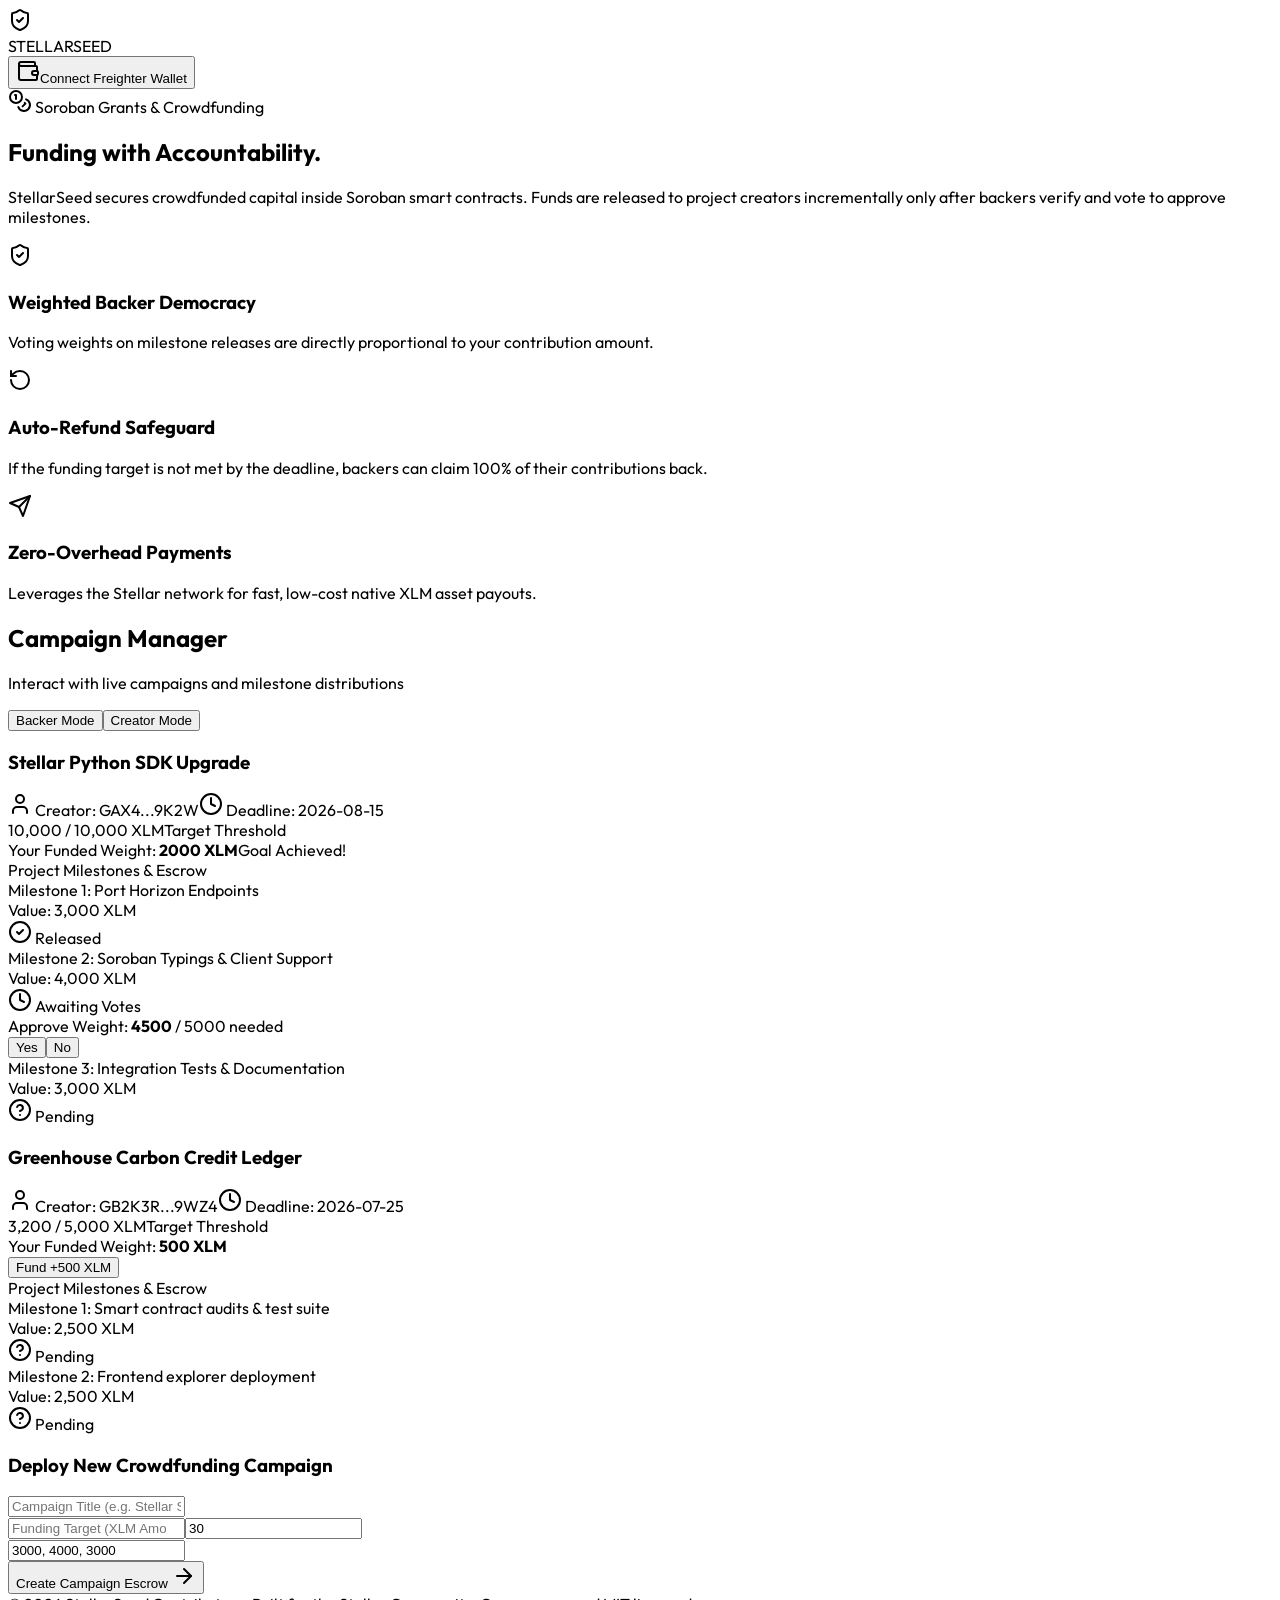
==== commit 7bbbdef0: "deploy: 98a77b2d4bc520301ab47b9b4d2a2419add61753" ====
--- a/index.html
+++ b/index.html
@@ -1 +1 @@
-<!DOCTYPE html><!--uKS9uES5jHhWXb09v0WkK--><html lang="en"><head><meta charSet="utf-8"/><meta name="viewport" content="width=device-width, initial-scale=1"/><link rel="stylesheet" href="/_next/static/css/d0ac178d33e0825b.css" data-precedence="next"/><link rel="preload" as="script" fetchPriority="low" href="/_next/static/chunks/webpack-33b6f6b6ce4e15f2.js"/><script src="/_next/static/chunks/4bd1b696-c023c6e3521b1417.js" async=""></script><script src="/_next/static/chunks/255-3a91f01e1c0f613e.js" async=""></script><script src="/_next/static/chunks/main-app-466cb0d42083c8fa.js" async=""></script><script src="/_next/static/chunks/app/page-1635aeb6a97f4439.js" async=""></script><link rel="preconnect" href="https://fonts.googleapis.com"/><link rel="preconnect" href="https://fonts.gstatic.com" crossorigin="anonymous"/><title>TrustLance | Web3 Freelancing &amp; Trustless Escrow Platform</title><meta name="description" content="Secure, milestone-based freelance contracts powered by the Stellar blockchain and Soroban smart contracts."/><link href="https://fonts.googleapis.com/css2?family=Outfit:wght@300;400;500;600;700;800&amp;display=swap" rel="stylesheet"/><script src="/_next/static/chunks/polyfills-42372ed130431b0a.js" noModule=""></script></head><body style="font-family:&#x27;Outfit&#x27;, sans-serif"><div hidden=""><!--$--><!--/$--></div><div class="min-height-screen text-slate-100 flex flex-col justify-between"><header class="glass sticky top-0 z-50 px-6 py-4 flex items-center justify-between"><div class="flex items-center gap-2"><div class="bg-sky-500 p-2 rounded-lg glow"><svg xmlns="http://www.w3.org/2000/svg" width="24" height="24" viewBox="0 0 24 24" fill="none" stroke="currentColor" stroke-width="2" stroke-linecap="round" stroke-linejoin="round" class="lucide lucide-shield-check w-6 h-6 text-slate-950 font-bold"><path d="M20 13c0 5-3.5 7.5-7.66 8.95a1 1 0 0 1-.67-.01C7.5 20.5 4 18 4 13V6a1 1 0 0 1 1-1c2 0 4.5-1.2 6.24-2.72a1.17 1.17 0 0 1 1.52 0C14.51 3.81 17 5 19 5a1 1 0 0 1 1 1z"></path><path d="m9 12 2 2 4-4"></path></svg></div><span class="text-xl font-bold tracking-wider bg-gradient-to-r from-sky-400 to-indigo-400 bg-clip-text text-transparent">TRUSTLANCE</span></div><button class="flex items-center gap-2 px-4 py-2 rounded-lg font-medium text-sm transition-all duration-300 bg-slate-900 border border-sky-500/30 hover:border-sky-400 hover:shadow-[0_0_15px_rgba(56,189,248,0.2)]"><svg xmlns="http://www.w3.org/2000/svg" width="24" height="24" viewBox="0 0 24 24" fill="none" stroke="currentColor" stroke-width="2" stroke-linecap="round" stroke-linejoin="round" class="lucide lucide-wallet w-4 h-4 text-sky-400"><path d="M19 7V4a1 1 0 0 0-1-1H5a2 2 0 0 0 0 4h15a1 1 0 0 1 1 1v4h-3a2 2 0 0 0 0 4h3a1 1 0 0 0 1-1v-2a1 1 0 0 0-1-1"></path><path d="M3 5v14a2 2 0 0 0 2 2h15a1 1 0 0 0 1-1v-4"></path></svg>Connect Freighter Wallet</button></header><main class="flex-1 max-w-7xl mx-auto px-6 py-12 w-full grid grid-cols-1 lg:grid-cols-12 gap-12"><section class="lg:col-span-5 flex flex-col justify-center space-y-6"><div class="inline-flex items-center gap-2 px-3 py-1 rounded-full bg-sky-500/10 text-sky-400 text-xs font-semibold border border-sky-500/20"><svg xmlns="http://www.w3.org/2000/svg" width="24" height="24" viewBox="0 0 24 24" fill="none" stroke="currentColor" stroke-width="2" stroke-linecap="round" stroke-linejoin="round" class="lucide lucide-coins w-3.5 h-3.5"><circle cx="8" cy="8" r="6"></circle><path d="M18.09 10.37A6 6 0 1 1 10.34 18"></path><path d="M7 6h1v4"></path><path d="m16.71 13.88.7.71-2.82 2.82"></path></svg> Powered by Stellar &amp; Soroban</div><h1 class="text-4xl md:text-5xl font-extrabold tracking-tight leading-tight">Freelance with<!-- --> <span class="bg-gradient-to-r from-sky-400 via-blue-400 to-indigo-400 bg-clip-text text-transparent">Confidence</span>.<br/> Get Paid Securely.</h1><p class="text-slate-400 text-lg leading-relaxed">TrustLance protects both freelancers and clients using trustless smart contract escrows. Funds are secured instantly and released dynamically as predefined milestones are met.</p><div class="space-y-4 pt-4"><div class="flex items-start gap-3"><div class="bg-sky-500/10 p-2 rounded-lg text-sky-400 border border-sky-500/20"><svg xmlns="http://www.w3.org/2000/svg" width="24" height="24" viewBox="0 0 24 24" fill="none" stroke="currentColor" stroke-width="2" stroke-linecap="round" stroke-linejoin="round" class="lucide lucide-shield-check w-5 h-5"><path d="M20 13c0 5-3.5 7.5-7.66 8.95a1 1 0 0 1-.67-.01C7.5 20.5 4 18 4 13V6a1 1 0 0 1 1-1c2 0 4.5-1.2 6.24-2.72a1.17 1.17 0 0 1 1.52 0C14.51 3.81 17 5 19 5a1 1 0 0 1 1 1z"></path><path d="m9 12 2 2 4-4"></path></svg></div><div><h3 class="font-semibold text-slate-200">Trustless Escrow Accounts</h3><p class="text-slate-400 text-sm">Payments are secured inside a Soroban smart contract, never held by third-party intermediaries.</p></div></div><div class="flex items-start gap-3"><div class="bg-indigo-500/10 p-2 rounded-lg text-indigo-400 border border-indigo-500/20"><svg xmlns="http://www.w3.org/2000/svg" width="24" height="24" viewBox="0 0 24 24" fill="none" stroke="currentColor" stroke-width="2" stroke-linecap="round" stroke-linejoin="round" class="lucide lucide-clock w-5 h-5"><circle cx="12" cy="12" r="10"></circle><polyline points="12 6 12 12 16 14"></polyline></svg></div><div><h3 class="font-semibold text-slate-200">Auto-Release Safeguards</h3><p class="text-slate-400 text-sm">Completed milestones automatically release funds after a custom safety window if no dispute is raised.</p></div></div><div class="flex items-start gap-3"><div class="bg-purple-500/10 p-2 rounded-lg text-purple-400 border border-purple-500/20"><svg xmlns="http://www.w3.org/2000/svg" width="24" height="24" viewBox="0 0 24 24" fill="none" stroke="currentColor" stroke-width="2" stroke-linecap="round" stroke-linejoin="round" class="lucide lucide-scale w-5 h-5"><path d="m16 16 3-8 3 8c-.87.65-1.92 1-3 1s-2.13-.35-3-1Z"></path><path d="m2 16 3-8 3 8c-.87.65-1.92 1-3 1s-2.13-.35-3-1Z"></path><path d="M7 21h10"></path><path d="M12 3v18"></path><path d="M3 7h2c2 0 5-1 7-2 2 1 5 2 7 2h2"></path></svg></div><div><h3 class="font-semibold text-slate-200">Arbiter Mediation</h3><p class="text-slate-400 text-sm">Designate a trusted third-party arbiter to mediate disputes and safely allocate refund or payouts.</p></div></div></div></section><section class="lg:col-span-7 space-y-6"><div class="glass rounded-2xl p-6 glow flex flex-col space-y-6"><div class="flex items-center justify-between border-b border-slate-800 pb-4"><div><h2 class="text-lg font-bold text-slate-200">Escrow Dashboard</h2><p class="text-xs text-slate-400">Simulation of your active Soroban smart contract milestones</p></div><div class="flex bg-slate-950 p-1 rounded-lg border border-slate-800"><button class="px-3 py-1.5 rounded-md text-xs font-semibold transition-all bg-sky-500 text-slate-950 shadow-md">I&#x27;m a Client</button><button class="px-3 py-1.5 rounded-md text-xs font-semibold transition-all text-slate-400 hover:text-slate-200">I&#x27;m a Freelancer</button></div></div><div class="space-y-6"><div class="bg-slate-950/60 border border-slate-800/80 rounded-xl p-5 space-y-4"><div class="flex items-start justify-between"><div><h3 class="font-bold text-slate-200 text-base">DeFi Aggregator UI Redesign</h3><div class="flex flex-wrap gap-x-4 gap-y-1 mt-1 text-xs text-slate-400"><span class="flex items-center gap-1"><svg xmlns="http://www.w3.org/2000/svg" width="24" height="24" viewBox="0 0 24 24" fill="none" stroke="currentColor" stroke-width="2" stroke-linecap="round" stroke-linejoin="round" class="lucide lucide-user w-3 h-3"><path d="M19 21v-2a4 4 0 0 0-4-4H9a4 4 0 0 0-4 4v2"></path><circle cx="12" cy="7" r="4"></circle></svg> Client: <!-- -->GAX4...9K2W</span><span class="flex items-center gap-1"><svg xmlns="http://www.w3.org/2000/svg" width="24" height="24" viewBox="0 0 24 24" fill="none" stroke="currentColor" stroke-width="2" stroke-linecap="round" stroke-linejoin="round" class="lucide lucide-user w-3 h-3"><path d="M19 21v-2a4 4 0 0 0-4-4H9a4 4 0 0 0-4 4v2"></path><circle cx="12" cy="7" r="4"></circle></svg> Freelancer: <!-- -->GCT3...8PL4</span></div></div><div class="text-right"><span class="text-sky-400 font-bold block">4,500 XLM</span><span class="text-[10px] text-emerald-400 flex items-center justify-end gap-1"><svg xmlns="http://www.w3.org/2000/svg" width="24" height="24" viewBox="0 0 24 24" fill="none" stroke="currentColor" stroke-width="2" stroke-linecap="round" stroke-linejoin="round" class="lucide lucide-check w-3 h-3"><path d="M20 6 9 17l-5-5"></path></svg> Funded</span></div></div><div class="space-y-3 pt-2"><div class="text-xs font-semibold text-slate-400 tracking-wider uppercase">Contract Milestones</div><div class="space-y-2"><div class="flex items-center justify-between p-3 rounded-lg bg-slate-900 border border-slate-800"><div class="space-y-1"><div class="text-sm font-medium text-slate-300">Wireframes &amp; UX Architecture</div><div class="text-xs text-slate-500 font-medium">Value: <!-- -->1,500 XLM</div></div><div class="flex items-center gap-3"><span class="px-3 py-1 text-xs font-semibold rounded-full bg-emerald-500/10 text-emerald-400 border border-emerald-500/20 flex items-center gap-1"><svg xmlns="http://www.w3.org/2000/svg" width="24" height="24" viewBox="0 0 24 24" fill="none" stroke="currentColor" stroke-width="2" stroke-linecap="round" stroke-linejoin="round" class="lucide lucide-circle-check w-3.5 h-3.5"><circle cx="12" cy="12" r="10"></circle><path d="m9 12 2 2 4-4"></path></svg> Released</span></div></div><div class="flex items-center justify-between p-3 rounded-lg bg-slate-900 border border-slate-800"><div class="space-y-1"><div class="text-sm font-medium text-slate-300">High-Fidelity UI Mockups</div><div class="text-xs text-slate-500 font-medium">Value: <!-- -->1,500 XLM</div></div><div class="flex items-center gap-3"><span class="px-3 py-1 text-xs font-semibold rounded-full bg-amber-500/10 text-amber-400 border border-amber-500/20 flex items-center gap-1"><svg xmlns="http://www.w3.org/2000/svg" width="24" height="24" viewBox="0 0 24 24" fill="none" stroke="currentColor" stroke-width="2" stroke-linecap="round" stroke-linejoin="round" class="lucide lucide-clock w-3.5 h-3.5"><circle cx="12" cy="12" r="10"></circle><polyline points="12 6 12 12 16 14"></polyline></svg> Delivered (Auto-Release active)</span><button class="px-3 py-1 text-xs font-semibold rounded bg-sky-500 text-slate-950 hover:bg-sky-400 transition-all shadow-sm">Approve Release</button></div></div><div class="flex items-center justify-between p-3 rounded-lg bg-slate-900 border border-slate-800"><div class="space-y-1"><div class="text-sm font-medium text-slate-300">Frontend Next.js Components</div><div class="text-xs text-slate-500 font-medium">Value: <!-- -->1,500 XLM</div></div><div class="flex items-center gap-3"><span class="px-3 py-1 text-xs font-semibold rounded-full bg-slate-500/10 text-slate-400 border border-slate-500/20 flex items-center gap-1"><svg xmlns="http://www.w3.org/2000/svg" width="24" height="24" viewBox="0 0 24 24" fill="none" stroke="currentColor" stroke-width="2" stroke-linecap="round" stroke-linejoin="round" class="lucide lucide-circle-help w-3.5 h-3.5"><circle cx="12" cy="12" r="10"></circle><path d="M9.09 9a3 3 0 0 1 5.83 1c0 2-3 3-3 3"></path><path d="M12 17h.01"></path></svg> Pending</span></div></div></div></div></div><div class="bg-slate-950/60 border border-slate-800/80 rounded-xl p-5 space-y-4"><div class="flex items-start justify-between"><div><h3 class="font-bold text-slate-200 text-base">Soroban AMM Smart Contract Audit</h3><div class="flex flex-wrap gap-x-4 gap-y-1 mt-1 text-xs text-slate-400"><span class="flex items-center gap-1"><svg xmlns="http://www.w3.org/2000/svg" width="24" height="24" viewBox="0 0 24 24" fill="none" stroke="currentColor" stroke-width="2" stroke-linecap="round" stroke-linejoin="round" class="lucide lucide-user w-3 h-3"><path d="M19 21v-2a4 4 0 0 0-4-4H9a4 4 0 0 0-4 4v2"></path><circle cx="12" cy="7" r="4"></circle></svg> Client: <!-- -->GD2L...3LL1</span><span class="flex items-center gap-1"><svg xmlns="http://www.w3.org/2000/svg" width="24" height="24" viewBox="0 0 24 24" fill="none" stroke="currentColor" stroke-width="2" stroke-linecap="round" stroke-linejoin="round" class="lucide lucide-user w-3 h-3"><path d="M19 21v-2a4 4 0 0 0-4-4H9a4 4 0 0 0-4 4v2"></path><circle cx="12" cy="7" r="4"></circle></svg> Freelancer: <!-- -->GAA7...5P3O</span></div></div><div class="text-right"><span class="text-sky-400 font-bold block">8,000 XLM</span><span class="text-[10px] text-emerald-400 flex items-center justify-end gap-1"><svg xmlns="http://www.w3.org/2000/svg" width="24" height="24" viewBox="0 0 24 24" fill="none" stroke="currentColor" stroke-width="2" stroke-linecap="round" stroke-linejoin="round" class="lucide lucide-check w-3 h-3"><path d="M20 6 9 17l-5-5"></path></svg> Funded</span></div></div><div class="space-y-3 pt-2"><div class="text-xs font-semibold text-slate-400 tracking-wider uppercase">Contract Milestones</div><div class="space-y-2"><div class="flex items-center justify-between p-3 rounded-lg bg-slate-900 border border-slate-800"><div class="space-y-1"><div class="text-sm font-medium text-slate-300">Security Check &amp; Vulnerability Audit</div><div class="text-xs text-slate-500 font-medium">Value: <!-- -->4,000 XLM</div></div><div class="flex items-center gap-3"><span class="px-3 py-1 text-xs font-semibold rounded-full bg-emerald-500/10 text-emerald-400 border border-emerald-500/20 flex items-center gap-1"><svg xmlns="http://www.w3.org/2000/svg" width="24" height="24" viewBox="0 0 24 24" fill="none" stroke="currentColor" stroke-width="2" stroke-linecap="round" stroke-linejoin="round" class="lucide lucide-circle-check w-3.5 h-3.5"><circle cx="12" cy="12" r="10"></circle><path d="m9 12 2 2 4-4"></path></svg> Released</span></div></div><div class="flex items-center justify-between p-3 rounded-lg bg-slate-900 border border-slate-800"><div class="space-y-1"><div class="text-sm font-medium text-slate-300">Gas Optimization &amp; Test Coverage</div><div class="text-xs text-slate-500 font-medium">Value: <!-- -->4,000 XLM</div></div><div class="flex items-center gap-3"><span class="px-3 py-1 text-xs font-semibold rounded-full bg-rose-500/10 text-rose-400 border border-rose-500/20 flex items-center gap-1"><svg xmlns="http://www.w3.org/2000/svg" width="24" height="24" viewBox="0 0 24 24" fill="none" stroke="currentColor" stroke-width="2" stroke-linecap="round" stroke-linejoin="round" class="lucide lucide-triangle-alert w-3.5 h-3.5"><path d="m21.73 18-8-14a2 2 0 0 0-3.48 0l-8 14A2 2 0 0 0 4 21h16a2 2 0 0 0 1.73-3"></path><path d="M12 9v4"></path><path d="M12 17h.01"></path></svg> Disputed</span></div></div></div></div></div></div><div class="border-t border-slate-800 pt-6 space-y-4"><h3 class="font-bold text-slate-200 text-sm">Deploy New Milestone Escrow</h3><div class="grid grid-cols-1 md:grid-cols-2 gap-4"><input type="text" placeholder="Freelancer Wallet Address" class="bg-slate-900 border border-slate-800 rounded-lg px-3 py-2 text-sm focus:outline-none focus:border-sky-500 text-slate-200"/><input type="text" placeholder="Arbiter Address (Disputes)" class="bg-slate-900 border border-slate-800 rounded-lg px-3 py-2 text-sm focus:outline-none focus:border-sky-500 text-slate-200"/></div><button class="w-full py-3 rounded-lg font-bold text-sm bg-gradient-to-r from-sky-500 to-indigo-500 hover:from-sky-400 hover:to-indigo-400 text-slate-950 transition-all flex items-center justify-center gap-2 shadow-[0_0_20px_rgba(56,189,248,0.3)] hover:shadow-[0_0_25px_rgba(56,189,248,0.4)]">Create Escrow Contract <svg xmlns="http://www.w3.org/2000/svg" width="24" height="24" viewBox="0 0 24 24" fill="none" stroke="currentColor" stroke-width="2" stroke-linecap="round" stroke-linejoin="round" class="lucide lucide-arrow-right w-4 h-4 text-slate-950"><path d="M5 12h14"></path><path d="m12 5 7 7-7 7"></path></svg></button></div></div></section></main><footer class="border-t border-slate-900 bg-slate-950/40 px-6 py-6 text-center text-xs text-slate-500">© 2026 TrustLance Contributors. Built for the Stellar Community. Open source and MIT licensed.</footer></div><!--$--><!--/$--><script src="/_next/static/chunks/webpack-33b6f6b6ce4e15f2.js" id="_R_" async=""></script><script>(self.__next_f=self.__next_f||[]).push([0])</script><script>self.__next_f.push([1,"1:\"$Sreact.fragment\"\n2:I[9766,[],\"\"]\n3:I[8924,[],\"\"]\n4:I[1959,[],\"ClientPageRoot\"]\n5:I[6698,[\"974\",\"static/chunks/app/page-1635aeb6a97f4439.js\"],\"default\"]\n8:I[4431,[],\"OutletBoundary\"]\na:I[5278,[],\"AsyncMetadataOutlet\"]\nc:I[4431,[],\"ViewportBoundary\"]\ne:I[4431,[],\"MetadataBoundary\"]\nf:\"$Sreact.suspense\"\n11:I[7150,[],\"\"]\n:HL[\"/_next/static/css/d0ac178d33e0825b.css\",\"style\"]\n"])</script><script>self.__next_f.push([1,"0:{\"P\":null,\"b\":\"uKS9uES5jHhWXb09v0WkK\",\"p\":\"\",\"c\":[\"\",\"\"],\"i\":false,\"f\":[[[\"\",{\"children\":[\"__PAGE__\",{}]},\"$undefined\",\"$undefined\",true],[\"\",[\"$\",\"$1\",\"c\",{\"children\":[[[\"$\",\"link\",\"0\",{\"rel\":\"stylesheet\",\"href\":\"/_next/static/css/d0ac178d33e0825b.css\",\"precedence\":\"next\",\"crossOrigin\":\"$undefined\",\"nonce\":\"$undefined\"}]],[\"$\",\"html\",null,{\"lang\":\"en\",\"children\":[[\"$\",\"head\",null,{\"children\":[[\"$\",\"link\",null,{\"rel\":\"preconnect\",\"href\":\"https://fonts.googleapis.com\"}],[\"$\",\"link\",null,{\"rel\":\"preconnect\",\"href\":\"https://fonts.gstatic.com\",\"crossOrigin\":\"anonymous\"}],[\"$\",\"link\",null,{\"href\":\"https://fonts.googleapis.com/css2?family=Outfit:wght@300;400;500;600;700;800\u0026display=swap\",\"rel\":\"stylesheet\"}]]}],[\"$\",\"body\",null,{\"style\":{\"fontFamily\":\"'Outfit', sans-serif\"},\"children\":[\"$\",\"$L2\",null,{\"parallelRouterKey\":\"children\",\"error\":\"$undefined\",\"errorStyles\":\"$undefined\",\"errorScripts\":\"$undefined\",\"template\":[\"$\",\"$L3\",null,{}],\"templateStyles\":\"$undefined\",\"templateScripts\":\"$undefined\",\"notFound\":[[[\"$\",\"title\",null,{\"children\":\"404: This page could not be found.\"}],[\"$\",\"div\",null,{\"style\":{\"fontFamily\":\"system-ui,\\\"Segoe UI\\\",Roboto,Helvetica,Arial,sans-serif,\\\"Apple Color Emoji\\\",\\\"Segoe UI Emoji\\\"\",\"height\":\"100vh\",\"textAlign\":\"center\",\"display\":\"flex\",\"flexDirection\":\"column\",\"alignItems\":\"center\",\"justifyContent\":\"center\"},\"children\":[\"$\",\"div\",null,{\"children\":[[\"$\",\"style\",null,{\"dangerouslySetInnerHTML\":{\"__html\":\"body{color:#000;background:#fff;margin:0}.next-error-h1{border-right:1px solid rgba(0,0,0,.3)}@media (prefers-color-scheme:dark){body{color:#fff;background:#000}.next-error-h1{border-right:1px solid rgba(255,255,255,.3)}}\"}}],[\"$\",\"h1\",null,{\"className\":\"next-error-h1\",\"style\":{\"display\":\"inline-block\",\"margin\":\"0 20px 0 0\",\"padding\":\"0 23px 0 0\",\"fontSize\":24,\"fontWeight\":500,\"verticalAlign\":\"top\",\"lineHeight\":\"49px\"},\"children\":404}],[\"$\",\"div\",null,{\"style\":{\"display\":\"inline-block\"},\"children\":[\"$\",\"h2\",null,{\"style\":{\"fontSize\":14,\"fontWeight\":400,\"lineHeight\":\"49px\",\"margin\":0},\"children\":\"This page could not be found.\"}]}]]}]}]],[]],\"forbidden\":\"$undefined\",\"unauthorized\":\"$undefined\"}]}]]}]]}],{\"children\":[\"__PAGE__\",[\"$\",\"$1\",\"c\",{\"children\":[[\"$\",\"$L4\",null,{\"Component\":\"$5\",\"searchParams\":{},\"params\":{},\"promises\":[\"$@6\",\"$@7\"]}],null,[\"$\",\"$L8\",null,{\"children\":[\"$L9\",[\"$\",\"$La\",null,{\"promise\":\"$@b\"}]]}]]}],{},null,false]},null,false],[\"$\",\"$1\",\"h\",{\"children\":[null,[[\"$\",\"$Lc\",null,{\"children\":\"$Ld\"}],null],[\"$\",\"$Le\",null,{\"children\":[\"$\",\"div\",null,{\"hidden\":true,\"children\":[\"$\",\"$f\",null,{\"fallback\":null,\"children\":\"$L10\"}]}]}]]}],false]],\"m\":\"$undefined\",\"G\":[\"$11\",[]],\"s\":false,\"S\":true}\n"])</script><script>self.__next_f.push([1,"6:{}\n7:\"$0:f:0:1:2:children:1:props:children:0:props:params\"\n"])</script><script>self.__next_f.push([1,"d:[[\"$\",\"meta\",\"0\",{\"charSet\":\"utf-8\"}],[\"$\",\"meta\",\"1\",{\"name\":\"viewport\",\"content\":\"width=device-width, initial-scale=1\"}]]\n9:null\n"])</script><script>self.__next_f.push([1,"b:{\"metadata\":[[\"$\",\"title\",\"0\",{\"children\":\"TrustLance | Web3 Freelancing \u0026 Trustless Escrow Platform\"}],[\"$\",\"meta\",\"1\",{\"name\":\"description\",\"content\":\"Secure, milestone-based freelance contracts powered by the Stellar blockchain and Soroban smart contracts.\"}]],\"error\":null,\"digest\":\"$undefined\"}\n"])</script><script>self.__next_f.push([1,"10:\"$b:metadata\"\n"])</script></body></html>+<!DOCTYPE html><!--i9KaKMz00a0WYJDjKVb8w--><html lang="en"><head><meta charSet="utf-8"/><meta name="viewport" content="width=device-width, initial-scale=1"/><link rel="stylesheet" href="/stellarseed/_next/static/css/fe075f5c47b6d61f.css" data-precedence="next"/><link rel="preload" as="script" fetchPriority="low" href="/stellarseed/_next/static/chunks/webpack-90885cd184ca4cb3.js"/><script src="/stellarseed/_next/static/chunks/4bd1b696-c023c6e3521b1417.js" async=""></script><script src="/stellarseed/_next/static/chunks/255-c19bb41d7bfb09be.js" async=""></script><script src="/stellarseed/_next/static/chunks/main-app-466cb0d42083c8fa.js" async=""></script><script src="/stellarseed/_next/static/chunks/app/page-3e28e5448985ef37.js" async=""></script><link rel="preconnect" href="https://fonts.googleapis.com"/><link rel="preconnect" href="https://fonts.gstatic.com" crossorigin="anonymous"/><title>StellarSeed | Milestone-Based Crowdfunding &amp; Grants Platform</title><meta name="description" content="Secure Web3 crowdfunding where capital is locked in Soroban smart contracts and released only when backers approve project milestones."/><link href="https://fonts.googleapis.com/css2?family=Outfit:wght@300;400;500;600;700;800&amp;display=swap" rel="stylesheet"/><script src="/stellarseed/_next/static/chunks/polyfills-42372ed130431b0a.js" noModule=""></script></head><body style="font-family:&#x27;Outfit&#x27;, sans-serif"><div hidden=""><!--$--><!--/$--></div><div class="min-h-screen text-slate-100 flex flex-col justify-between"><header class="glass sticky top-0 z-50 px-6 py-4 flex items-center justify-between"><div class="flex items-center gap-2"><div class="bg-emerald-500 p-2 rounded-lg glow"><svg xmlns="http://www.w3.org/2000/svg" width="24" height="24" viewBox="0 0 24 24" fill="none" stroke="currentColor" stroke-width="2" stroke-linecap="round" stroke-linejoin="round" class="lucide lucide-shield-check w-6 h-6 text-slate-950 font-bold"><path d="M20 13c0 5-3.5 7.5-7.66 8.95a1 1 0 0 1-.67-.01C7.5 20.5 4 18 4 13V6a1 1 0 0 1 1-1c2 0 4.5-1.2 6.24-2.72a1.17 1.17 0 0 1 1.52 0C14.51 3.81 17 5 19 5a1 1 0 0 1 1 1z"></path><path d="m9 12 2 2 4-4"></path></svg></div><span class="text-xl font-bold tracking-wider bg-gradient-to-r from-emerald-400 to-teal-400 bg-clip-text text-transparent">STELLARSEED</span></div><button class="flex items-center gap-2 px-4 py-2 rounded-lg font-medium text-sm transition-all duration-300 bg-slate-900 border border-emerald-500/30 hover:border-emerald-400 hover:shadow-[0_0_15px_rgba(16,185,129,0.2)]"><svg xmlns="http://www.w3.org/2000/svg" width="24" height="24" viewBox="0 0 24 24" fill="none" stroke="currentColor" stroke-width="2" stroke-linecap="round" stroke-linejoin="round" class="lucide lucide-wallet w-4 h-4 text-emerald-400"><path d="M19 7V4a1 1 0 0 0-1-1H5a2 2 0 0 0 0 4h15a1 1 0 0 1 1 1v4h-3a2 2 0 0 0 0 4h3a1 1 0 0 0 1-1v-2a1 1 0 0 0-1-1"></path><path d="M3 5v14a2 2 0 0 0 2 2h15a1 1 0 0 0 1-1v-4"></path></svg>Connect Freighter Wallet</button></header><main class="flex-1 max-w-7xl mx-auto px-6 py-12 w-full grid grid-cols-1 lg:grid-cols-12 gap-12"><section class="lg:col-span-5 flex flex-col justify-center space-y-6"><div class="inline-flex items-center gap-2 px-3 py-1 rounded-full bg-emerald-500/10 text-emerald-400 text-xs font-semibold border border-emerald-500/20 w-fit"><svg xmlns="http://www.w3.org/2000/svg" width="24" height="24" viewBox="0 0 24 24" fill="none" stroke="currentColor" stroke-width="2" stroke-linecap="round" stroke-linejoin="round" class="lucide lucide-coins w-3.5 h-3.5"><circle cx="8" cy="8" r="6"></circle><path d="M18.09 10.37A6 6 0 1 1 10.34 18"></path><path d="M7 6h1v4"></path><path d="m16.71 13.88.7.71-2.82 2.82"></path></svg> Soroban Grants &amp; Crowdfunding</div><h1 class="text-4xl md:text-5xl font-extrabold tracking-tight leading-tight">Funding with<!-- --> <span class="bg-gradient-to-r from-emerald-400 via-teal-400 to-green-400 bg-clip-text text-transparent">Accountability</span>.</h1><p class="text-slate-400 text-lg leading-relaxed">StellarSeed secures crowdfunded capital inside Soroban smart contracts. Funds are released to project creators incrementally only after backers verify and vote to approve milestones.</p><div class="space-y-4 pt-4"><div class="flex items-start gap-3"><div class="bg-emerald-500/10 p-2 rounded-lg text-emerald-400 border border-emerald-500/20"><svg xmlns="http://www.w3.org/2000/svg" width="24" height="24" viewBox="0 0 24 24" fill="none" stroke="currentColor" stroke-width="2" stroke-linecap="round" stroke-linejoin="round" class="lucide lucide-shield-check w-5 h-5"><path d="M20 13c0 5-3.5 7.5-7.66 8.95a1 1 0 0 1-.67-.01C7.5 20.5 4 18 4 13V6a1 1 0 0 1 1-1c2 0 4.5-1.2 6.24-2.72a1.17 1.17 0 0 1 1.52 0C14.51 3.81 17 5 19 5a1 1 0 0 1 1 1z"></path><path d="m9 12 2 2 4-4"></path></svg></div><div><h3 class="font-semibold text-slate-200">Weighted Backer Democracy</h3><p class="text-slate-400 text-sm">Voting weights on milestone releases are directly proportional to your contribution amount.</p></div></div><div class="flex items-start gap-3"><div class="bg-teal-500/10 p-2 rounded-lg text-teal-400 border border-teal-500/20"><svg xmlns="http://www.w3.org/2000/svg" width="24" height="24" viewBox="0 0 24 24" fill="none" stroke="currentColor" stroke-width="2" stroke-linecap="round" stroke-linejoin="round" class="lucide lucide-rotate-ccw w-5 h-5"><path d="M3 12a9 9 0 1 0 9-9 9.75 9.75 0 0 0-6.74 2.74L3 8"></path><path d="M3 3v5h5"></path></svg></div><div><h3 class="font-semibold text-slate-200">Auto-Refund Safeguard</h3><p class="text-slate-400 text-sm">If the funding target is not met by the deadline, backers can claim 100% of their contributions back.</p></div></div><div class="flex items-start gap-3"><div class="bg-green-500/10 p-2 rounded-lg text-green-400 border border-green-500/20"><svg xmlns="http://www.w3.org/2000/svg" width="24" height="24" viewBox="0 0 24 24" fill="none" stroke="currentColor" stroke-width="2" stroke-linecap="round" stroke-linejoin="round" class="lucide lucide-send w-5 h-5"><path d="m22 2-7 20-4-9-9-4Z"></path><path d="M22 2 11 13"></path></svg></div><div><h3 class="font-semibold text-slate-200">Zero-Overhead Payments</h3><p class="text-slate-400 text-sm">Leverages the Stellar network for fast, low-cost native XLM asset payouts.</p></div></div></div></section><section class="lg:col-span-7 space-y-6"><div class="glass rounded-2xl p-6 glow flex flex-col space-y-6"><div class="flex items-center justify-between border-b border-slate-800 pb-4"><div><h2 class="text-lg font-bold text-slate-200">Campaign Manager</h2><p class="text-xs text-slate-400">Interact with live campaigns and milestone distributions</p></div><div class="flex bg-slate-950 p-1 rounded-lg border border-slate-800"><button class="px-3 py-1.5 rounded-md text-xs font-semibold transition-all bg-emerald-500 text-slate-950 shadow-md">Backer Mode</button><button class="px-3 py-1.5 rounded-md text-xs font-semibold transition-all text-slate-400 hover:text-slate-200">Creator Mode</button></div></div><div class="space-y-6"><div class="bg-slate-950/60 border border-slate-800/80 rounded-xl p-5 space-y-4"><div class="flex items-start justify-between"><div><h3 class="font-bold text-slate-200 text-base">Stellar Python SDK Upgrade</h3><div class="flex flex-wrap gap-x-4 gap-y-1 mt-1 text-xs text-slate-400"><span class="flex items-center gap-1"><svg xmlns="http://www.w3.org/2000/svg" width="24" height="24" viewBox="0 0 24 24" fill="none" stroke="currentColor" stroke-width="2" stroke-linecap="round" stroke-linejoin="round" class="lucide lucide-user w-3 h-3 text-emerald-400"><path d="M19 21v-2a4 4 0 0 0-4-4H9a4 4 0 0 0-4 4v2"></path><circle cx="12" cy="7" r="4"></circle></svg> Creator: <!-- -->GAX4...9K2W</span><span class="flex items-center gap-1"><svg xmlns="http://www.w3.org/2000/svg" width="24" height="24" viewBox="0 0 24 24" fill="none" stroke="currentColor" stroke-width="2" stroke-linecap="round" stroke-linejoin="round" class="lucide lucide-clock w-3 h-3 text-teal-400"><circle cx="12" cy="12" r="10"></circle><polyline points="12 6 12 12 16 14"></polyline></svg> Deadline: <!-- -->2026-08-15</span></div></div><div class="text-right"><span class="text-emerald-400 font-bold block">10,000<!-- --> / <!-- -->10,000<!-- --> XLM</span><span class="text-[10px] text-slate-400 block">Target Threshold</span></div></div><div class="w-full bg-slate-900 rounded-full h-2"><div class="bg-emerald-500 h-2 rounded-full transition-all duration-500" style="width:100%"></div></div><div class="flex items-center justify-between p-3 rounded-lg bg-slate-900/50 border border-slate-800/50 text-xs"><span class="text-slate-400">Your Funded Weight: <strong>2000<!-- --> XLM</strong></span><span class="text-emerald-400 font-medium">Goal Achieved!</span></div><div class="space-y-3 pt-2"><div class="text-xs font-semibold text-slate-400 tracking-wider uppercase">Project Milestones &amp; Escrow</div><div class="space-y-2"><div class="flex flex-col md:flex-row md:items-center justify-between p-3 rounded-lg bg-slate-900 border border-slate-800 gap-3"><div class="space-y-1"><div class="text-sm font-medium text-slate-300">Milestone 1: Port Horizon Endpoints</div><div class="text-xs text-slate-500 font-medium">Value: <!-- -->3,000<!-- --> XLM</div></div><div class="flex items-center flex-wrap gap-2"><span class="px-3 py-1 text-xs font-semibold rounded-full bg-emerald-500/10 text-emerald-400 border border-emerald-500/20 flex items-center gap-1"><svg xmlns="http://www.w3.org/2000/svg" width="24" height="24" viewBox="0 0 24 24" fill="none" stroke="currentColor" stroke-width="2" stroke-linecap="round" stroke-linejoin="round" class="lucide lucide-circle-check w-3.5 h-3.5"><circle cx="12" cy="12" r="10"></circle><path d="m9 12 2 2 4-4"></path></svg> Released</span></div></div><div class="flex flex-col md:flex-row md:items-center justify-between p-3 rounded-lg bg-slate-900 border border-slate-800 gap-3"><div class="space-y-1"><div class="text-sm font-medium text-slate-300">Milestone 2: Soroban Typings &amp; Client Support</div><div class="text-xs text-slate-500 font-medium">Value: <!-- -->4,000<!-- --> XLM</div></div><div class="flex items-center flex-wrap gap-2"><span class="px-3 py-1 text-xs font-semibold rounded-full bg-amber-500/10 text-amber-400 border border-amber-500/20 flex items-center gap-1"><svg xmlns="http://www.w3.org/2000/svg" width="24" height="24" viewBox="0 0 24 24" fill="none" stroke="currentColor" stroke-width="2" stroke-linecap="round" stroke-linejoin="round" class="lucide lucide-clock w-3.5 h-3.5"><circle cx="12" cy="12" r="10"></circle><polyline points="12 6 12 12 16 14"></polyline></svg> Awaiting Votes</span><div class="text-[11px] text-slate-400 mr-2">Approve Weight: <strong class="text-emerald-400">4500</strong> / <!-- -->5000<!-- --> needed</div><div class="flex items-center gap-2"><button class="px-2 py-0.5 text-xs font-bold rounded bg-emerald-500 text-slate-950 hover:bg-emerald-400 transition-all flex items-center gap-0.5">Yes</button><button class="px-2 py-0.5 text-xs font-bold rounded bg-rose-500/20 text-rose-400 border border-rose-500/30 hover:bg-rose-500/30 transition-all flex items-center gap-0.5">No</button></div></div></div><div class="flex flex-col md:flex-row md:items-center justify-between p-3 rounded-lg bg-slate-900 border border-slate-800 gap-3"><div class="space-y-1"><div class="text-sm font-medium text-slate-300">Milestone 3: Integration Tests &amp; Documentation</div><div class="text-xs text-slate-500 font-medium">Value: <!-- -->3,000<!-- --> XLM</div></div><div class="flex items-center flex-wrap gap-2"><span class="px-3 py-1 text-xs font-semibold rounded-full bg-slate-500/10 text-slate-400 border border-slate-700/30 flex items-center gap-1"><svg xmlns="http://www.w3.org/2000/svg" width="24" height="24" viewBox="0 0 24 24" fill="none" stroke="currentColor" stroke-width="2" stroke-linecap="round" stroke-linejoin="round" class="lucide lucide-circle-help w-3.5 h-3.5"><circle cx="12" cy="12" r="10"></circle><path d="M9.09 9a3 3 0 0 1 5.83 1c0 2-3 3-3 3"></path><path d="M12 17h.01"></path></svg> Pending</span></div></div></div></div></div><div class="bg-slate-950/60 border border-slate-800/80 rounded-xl p-5 space-y-4"><div class="flex items-start justify-between"><div><h3 class="font-bold text-slate-200 text-base">Greenhouse Carbon Credit Ledger</h3><div class="flex flex-wrap gap-x-4 gap-y-1 mt-1 text-xs text-slate-400"><span class="flex items-center gap-1"><svg xmlns="http://www.w3.org/2000/svg" width="24" height="24" viewBox="0 0 24 24" fill="none" stroke="currentColor" stroke-width="2" stroke-linecap="round" stroke-linejoin="round" class="lucide lucide-user w-3 h-3 text-emerald-400"><path d="M19 21v-2a4 4 0 0 0-4-4H9a4 4 0 0 0-4 4v2"></path><circle cx="12" cy="7" r="4"></circle></svg> Creator: <!-- -->GB2K3R...9WZ4</span><span class="flex items-center gap-1"><svg xmlns="http://www.w3.org/2000/svg" width="24" height="24" viewBox="0 0 24 24" fill="none" stroke="currentColor" stroke-width="2" stroke-linecap="round" stroke-linejoin="round" class="lucide lucide-clock w-3 h-3 text-teal-400"><circle cx="12" cy="12" r="10"></circle><polyline points="12 6 12 12 16 14"></polyline></svg> Deadline: <!-- -->2026-07-25</span></div></div><div class="text-right"><span class="text-emerald-400 font-bold block">3,200<!-- --> / <!-- -->5,000<!-- --> XLM</span><span class="text-[10px] text-slate-400 block">Target Threshold</span></div></div><div class="w-full bg-slate-900 rounded-full h-2"><div class="bg-emerald-500 h-2 rounded-full transition-all duration-500" style="width:64%"></div></div><div class="flex items-center justify-between p-3 rounded-lg bg-slate-900/50 border border-slate-800/50 text-xs"><span class="text-slate-400">Your Funded Weight: <strong>500<!-- --> XLM</strong></span><div class="flex items-center gap-2"><button class="px-3 py-1 font-semibold rounded bg-emerald-500/10 text-emerald-400 border border-emerald-500/20 hover:bg-emerald-500/20 transition-all">Fund +500 XLM</button></div></div><div class="space-y-3 pt-2"><div class="text-xs font-semibold text-slate-400 tracking-wider uppercase">Project Milestones &amp; Escrow</div><div class="space-y-2"><div class="flex flex-col md:flex-row md:items-center justify-between p-3 rounded-lg bg-slate-900 border border-slate-800 gap-3"><div class="space-y-1"><div class="text-sm font-medium text-slate-300">Milestone 1: Smart contract audits &amp; test suite</div><div class="text-xs text-slate-500 font-medium">Value: <!-- -->2,500<!-- --> XLM</div></div><div class="flex items-center flex-wrap gap-2"><span class="px-3 py-1 text-xs font-semibold rounded-full bg-slate-500/10 text-slate-400 border border-slate-700/30 flex items-center gap-1"><svg xmlns="http://www.w3.org/2000/svg" width="24" height="24" viewBox="0 0 24 24" fill="none" stroke="currentColor" stroke-width="2" stroke-linecap="round" stroke-linejoin="round" class="lucide lucide-circle-help w-3.5 h-3.5"><circle cx="12" cy="12" r="10"></circle><path d="M9.09 9a3 3 0 0 1 5.83 1c0 2-3 3-3 3"></path><path d="M12 17h.01"></path></svg> Pending</span></div></div><div class="flex flex-col md:flex-row md:items-center justify-between p-3 rounded-lg bg-slate-900 border border-slate-800 gap-3"><div class="space-y-1"><div class="text-sm font-medium text-slate-300">Milestone 2: Frontend explorer deployment</div><div class="text-xs text-slate-500 font-medium">Value: <!-- -->2,500<!-- --> XLM</div></div><div class="flex items-center flex-wrap gap-2"><span class="px-3 py-1 text-xs font-semibold rounded-full bg-slate-500/10 text-slate-400 border border-slate-700/30 flex items-center gap-1"><svg xmlns="http://www.w3.org/2000/svg" width="24" height="24" viewBox="0 0 24 24" fill="none" stroke="currentColor" stroke-width="2" stroke-linecap="round" stroke-linejoin="round" class="lucide lucide-circle-help w-3.5 h-3.5"><circle cx="12" cy="12" r="10"></circle><path d="M9.09 9a3 3 0 0 1 5.83 1c0 2-3 3-3 3"></path><path d="M12 17h.01"></path></svg> Pending</span></div></div></div></div></div></div><form class="border-t border-slate-800 pt-6 space-y-4"><h3 class="font-bold text-slate-200 text-sm">Deploy New Crowdfunding Campaign</h3><div class="space-y-3"><input type="text" placeholder="Campaign Title (e.g. Stellar Seed Investment Dashboard)" class="w-full bg-slate-900 border border-slate-800 rounded-lg px-3 py-2 text-sm focus:outline-none focus:border-emerald-500 text-slate-200" required="" value=""/><div class="grid grid-cols-1 md:grid-cols-2 gap-4"><input type="number" placeholder="Funding Target (XLM Amount)" class="bg-slate-900 border border-slate-800 rounded-lg px-3 py-2 text-sm focus:outline-none focus:border-emerald-500 text-slate-200" required="" value=""/><input type="number" placeholder="Deadline (Days from now)" class="bg-slate-900 border border-slate-800 rounded-lg px-3 py-2 text-sm focus:outline-none focus:border-emerald-500 text-slate-200" required="" value="30"/></div><input type="text" placeholder="Milestone Distribution (comma-separated, sums to target. e.g. 3000, 4000, 3000)" class="w-full bg-slate-900 border border-slate-800 rounded-lg px-3 py-2 text-sm focus:outline-none focus:border-emerald-500 text-slate-200" required="" value="3000, 4000, 3000"/></div><button type="submit" class="w-full py-3 rounded-lg font-bold text-sm bg-gradient-to-r from-emerald-500 to-teal-500 hover:from-emerald-400 hover:to-teal-400 text-slate-950 transition-all flex items-center justify-center gap-2 shadow-[0_0_20px_rgba(16,185,129,0.3)] hover:shadow-[0_0_25px_rgba(16,185,129,0.4)]">Create Campaign Escrow <svg xmlns="http://www.w3.org/2000/svg" width="24" height="24" viewBox="0 0 24 24" fill="none" stroke="currentColor" stroke-width="2" stroke-linecap="round" stroke-linejoin="round" class="lucide lucide-arrow-right w-4 h-4 text-slate-950"><path d="M5 12h14"></path><path d="m12 5 7 7-7 7"></path></svg></button></form></div></section></main><footer class="border-t border-slate-950 bg-slate-950/40 px-6 py-6 text-center text-xs text-slate-500">© 2026 StellarSeed Contributors. Built for the Stellar Community. Open source and MIT licensed.</footer></div><!--$--><!--/$--><script src="/stellarseed/_next/static/chunks/webpack-90885cd184ca4cb3.js" id="_R_" async=""></script><script>(self.__next_f=self.__next_f||[]).push([0])</script><script>self.__next_f.push([1,"1:\"$Sreact.fragment\"\n2:I[9766,[],\"\"]\n3:I[8924,[],\"\"]\n4:I[1959,[],\"ClientPageRoot\"]\n5:I[2738,[\"974\",\"static/chunks/app/page-3e28e5448985ef37.js\"],\"default\"]\n8:I[4431,[],\"OutletBoundary\"]\na:I[5278,[],\"AsyncMetadataOutlet\"]\nc:I[4431,[],\"ViewportBoundary\"]\ne:I[4431,[],\"MetadataBoundary\"]\nf:\"$Sreact.suspense\"\n11:I[7150,[],\"\"]\n:HL[\"/stellarseed/_next/static/css/fe075f5c47b6d61f.css\",\"style\"]\n"])</script><script>self.__next_f.push([1,"0:{\"P\":null,\"b\":\"i9KaKMz00a0WYJDjKVb8w\",\"p\":\"/stellarseed\",\"c\":[\"\",\"\"],\"i\":false,\"f\":[[[\"\",{\"children\":[\"__PAGE__\",{}]},\"$undefined\",\"$undefined\",true],[\"\",[\"$\",\"$1\",\"c\",{\"children\":[[[\"$\",\"link\",\"0\",{\"rel\":\"stylesheet\",\"href\":\"/stellarseed/_next/static/css/fe075f5c47b6d61f.css\",\"precedence\":\"next\",\"crossOrigin\":\"$undefined\",\"nonce\":\"$undefined\"}]],[\"$\",\"html\",null,{\"lang\":\"en\",\"children\":[[\"$\",\"head\",null,{\"children\":[[\"$\",\"link\",null,{\"rel\":\"preconnect\",\"href\":\"https://fonts.googleapis.com\"}],[\"$\",\"link\",null,{\"rel\":\"preconnect\",\"href\":\"https://fonts.gstatic.com\",\"crossOrigin\":\"anonymous\"}],[\"$\",\"link\",null,{\"href\":\"https://fonts.googleapis.com/css2?family=Outfit:wght@300;400;500;600;700;800\u0026display=swap\",\"rel\":\"stylesheet\"}]]}],[\"$\",\"body\",null,{\"style\":{\"fontFamily\":\"'Outfit', sans-serif\"},\"children\":[\"$\",\"$L2\",null,{\"parallelRouterKey\":\"children\",\"error\":\"$undefined\",\"errorStyles\":\"$undefined\",\"errorScripts\":\"$undefined\",\"template\":[\"$\",\"$L3\",null,{}],\"templateStyles\":\"$undefined\",\"templateScripts\":\"$undefined\",\"notFound\":[[[\"$\",\"title\",null,{\"children\":\"404: This page could not be found.\"}],[\"$\",\"div\",null,{\"style\":{\"fontFamily\":\"system-ui,\\\"Segoe UI\\\",Roboto,Helvetica,Arial,sans-serif,\\\"Apple Color Emoji\\\",\\\"Segoe UI Emoji\\\"\",\"height\":\"100vh\",\"textAlign\":\"center\",\"display\":\"flex\",\"flexDirection\":\"column\",\"alignItems\":\"center\",\"justifyContent\":\"center\"},\"children\":[\"$\",\"div\",null,{\"children\":[[\"$\",\"style\",null,{\"dangerouslySetInnerHTML\":{\"__html\":\"body{color:#000;background:#fff;margin:0}.next-error-h1{border-right:1px solid rgba(0,0,0,.3)}@media (prefers-color-scheme:dark){body{color:#fff;background:#000}.next-error-h1{border-right:1px solid rgba(255,255,255,.3)}}\"}}],[\"$\",\"h1\",null,{\"className\":\"next-error-h1\",\"style\":{\"display\":\"inline-block\",\"margin\":\"0 20px 0 0\",\"padding\":\"0 23px 0 0\",\"fontSize\":24,\"fontWeight\":500,\"verticalAlign\":\"top\",\"lineHeight\":\"49px\"},\"children\":404}],[\"$\",\"div\",null,{\"style\":{\"display\":\"inline-block\"},\"children\":[\"$\",\"h2\",null,{\"style\":{\"fontSize\":14,\"fontWeight\":400,\"lineHeight\":\"49px\",\"margin\":0},\"children\":\"This page could not be found.\"}]}]]}]}]],[]],\"forbidden\":\"$undefined\",\"unauthorized\":\"$undefined\"}]}]]}]]}],{\"children\":[\"__PAGE__\",[\"$\",\"$1\",\"c\",{\"children\":[[\"$\",\"$L4\",null,{\"Component\":\"$5\",\"searchParams\":{},\"params\":{},\"promises\":[\"$@6\",\"$@7\"]}],null,[\"$\",\"$L8\",null,{\"children\":[\"$L9\",[\"$\",\"$La\",null,{\"promise\":\"$@b\"}]]}]]}],{},null,false]},null,false],[\"$\",\"$1\",\"h\",{\"children\":[null,[[\"$\",\"$Lc\",null,{\"children\":\"$Ld\"}],null],[\"$\",\"$Le\",null,{\"children\":[\"$\",\"div\",null,{\"hidden\":true,\"children\":[\"$\",\"$f\",null,{\"fallback\":null,\"children\":\"$L10\"}]}]}]]}],false]],\"m\":\"$undefined\",\"G\":[\"$11\",[]],\"s\":false,\"S\":true}\n"])</script><script>self.__next_f.push([1,"6:{}\n7:\"$0:f:0:1:2:children:1:props:children:0:props:params\"\n"])</script><script>self.__next_f.push([1,"d:[[\"$\",\"meta\",\"0\",{\"charSet\":\"utf-8\"}],[\"$\",\"meta\",\"1\",{\"name\":\"viewport\",\"content\":\"width=device-width, initial-scale=1\"}]]\n9:null\n"])</script><script>self.__next_f.push([1,"b:{\"metadata\":[[\"$\",\"title\",\"0\",{\"children\":\"StellarSeed | Milestone-Based Crowdfunding \u0026 Grants Platform\"}],[\"$\",\"meta\",\"1\",{\"name\":\"description\",\"content\":\"Secure Web3 crowdfunding where capital is locked in Soroban smart contracts and released only when backers approve project milestones.\"}]],\"error\":null,\"digest\":\"$undefined\"}\n"])</script><script>self.__next_f.push([1,"10:\"$b:metadata\"\n"])</script></body></html>
